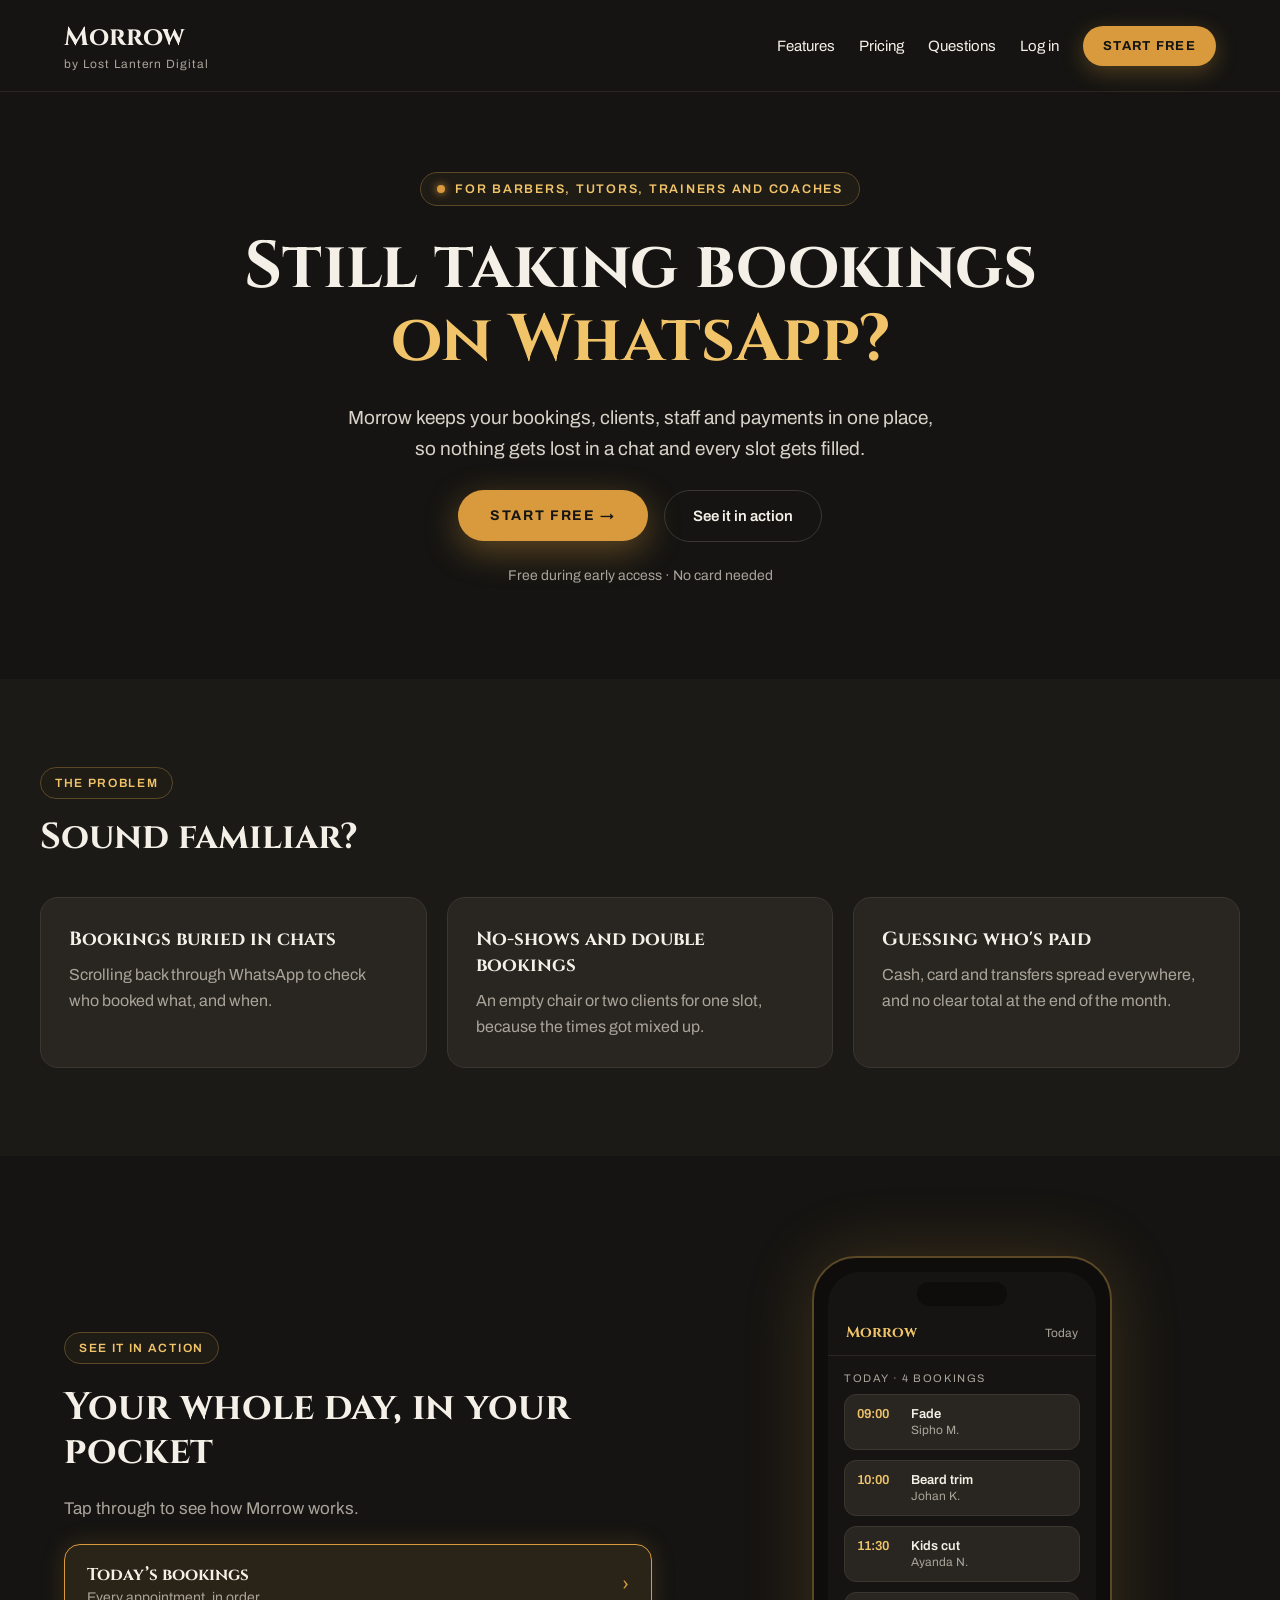
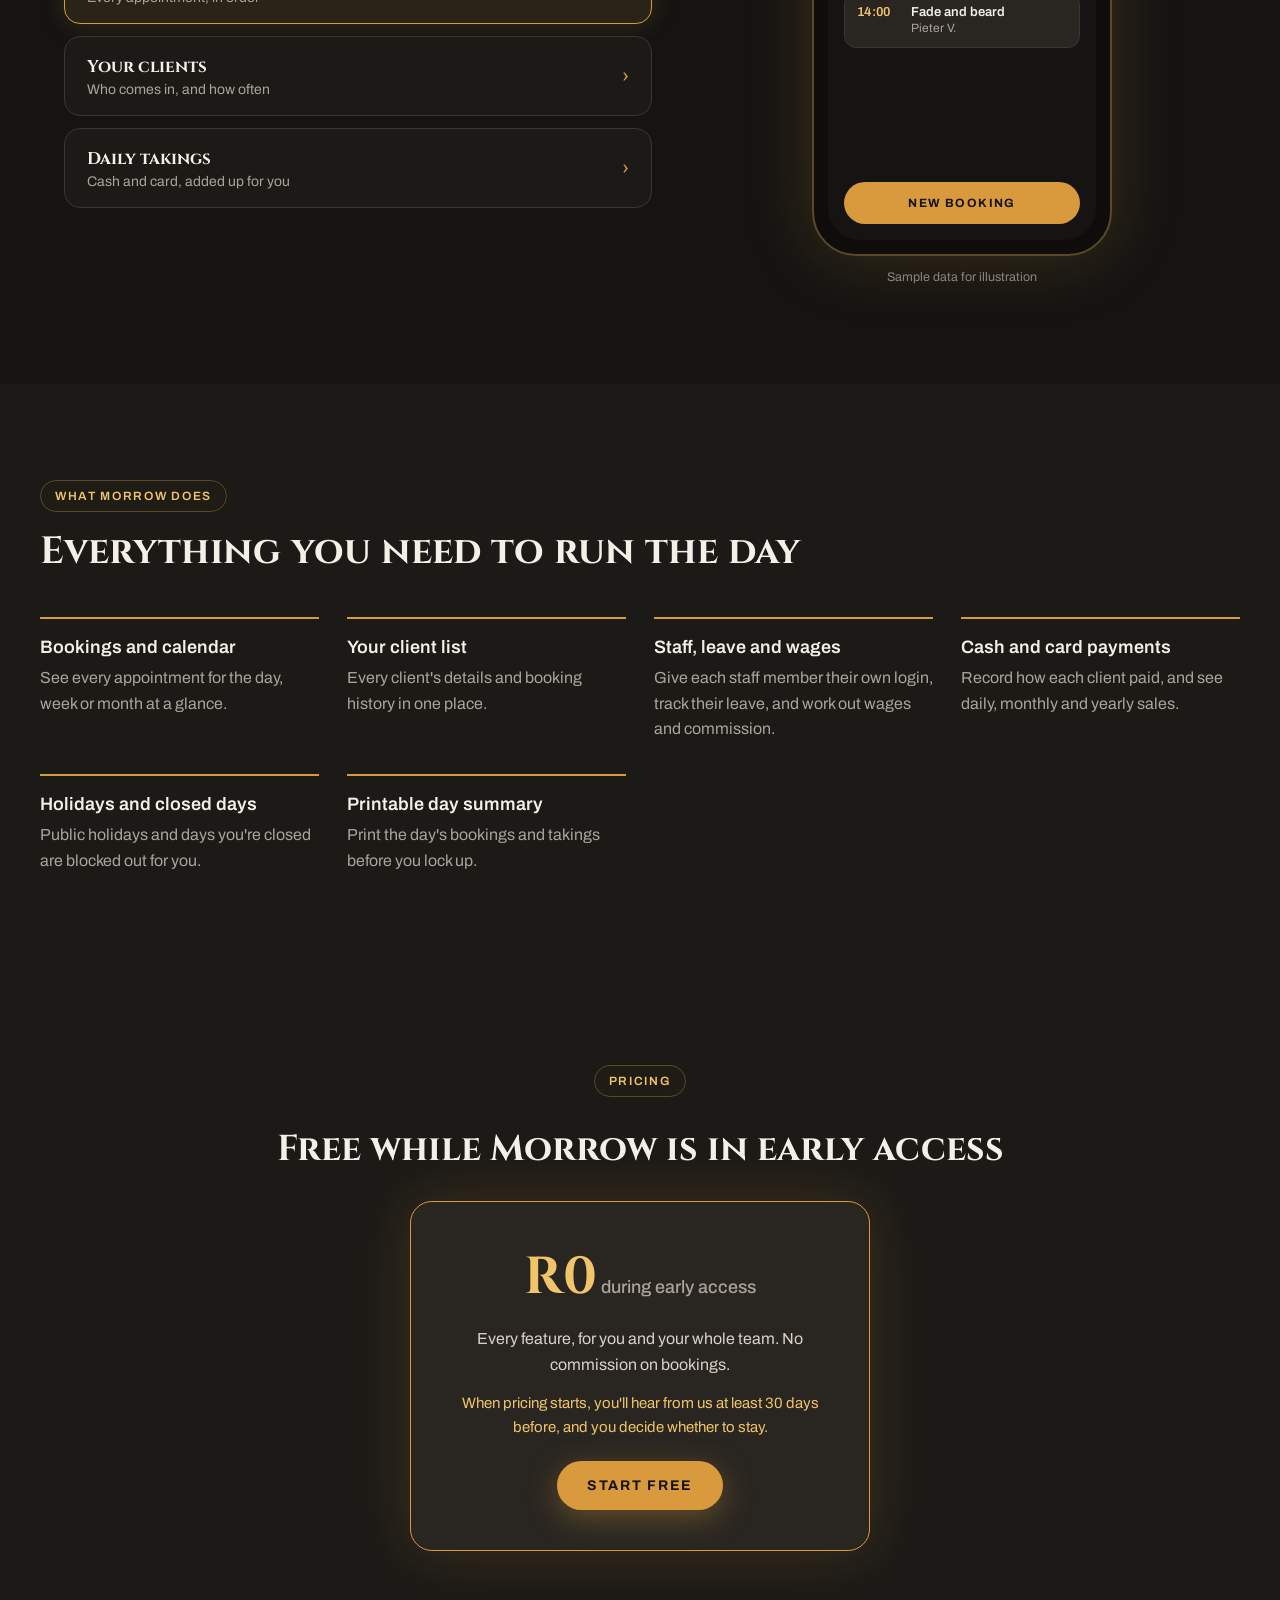
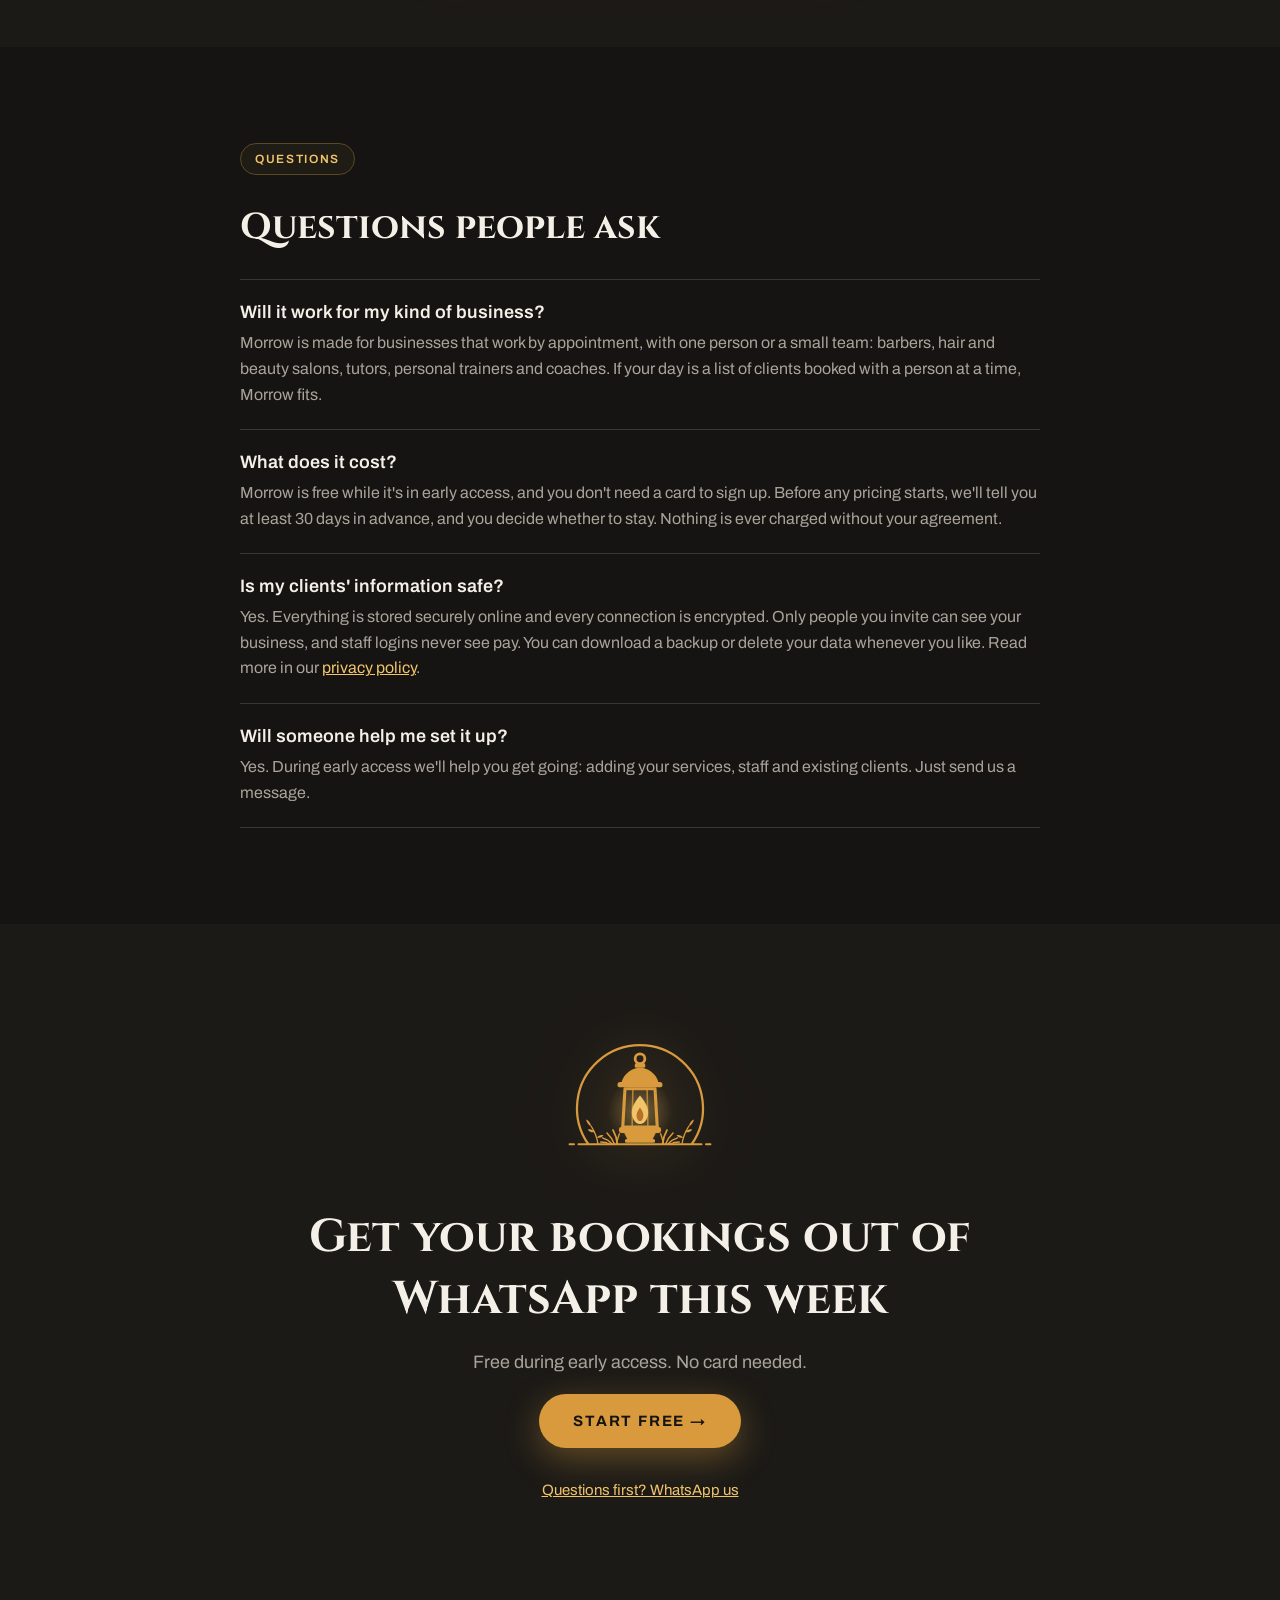
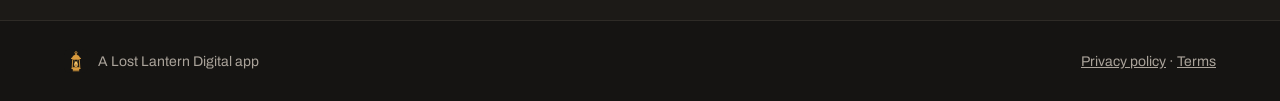
==== morrow/index.html @ db8dd99a "Lost Lantern website" ====
<!doctype html>
<html lang="en">
<head>
<meta charset="utf-8">
<meta name="viewport" content="width=device-width, initial-scale=1">
<title>Morrow · Bookings for barbers, tutors, trainers and coaches</title>
<meta name="description" content="Morrow keeps your bookings, clients, staff and payments in one place. Free during early access.">
<link rel="canonical" href="https://lostlantern.co.za/morrow/">
<meta property="og:type" content="website">
<meta property="og:title" content="Morrow · Bookings for barbers, tutors, trainers and coaches">
<meta property="og:description" content="Morrow keeps your bookings, clients, staff and payments in one place. Free during early access.">
<meta property="og:url" content="https://lostlantern.co.za/morrow/">
<meta property="og:image" content="https://lostlantern.co.za/brand/lost-lantern-logo-on-dark.png">
<meta name="theme-color" content="#151412">
<link rel="icon" href="/favicon.svg" type="image/svg+xml">
<link rel="preconnect" href="https://fonts.googleapis.com">
<link rel="preconnect" href="https://fonts.gstatic.com" crossorigin>
<link href="https://fonts.googleapis.com/css2?family=Archivo:wght@400;500;600;700&amp;family=Cinzel:wght@600;700&amp;display=swap" rel="stylesheet">
<link rel="stylesheet" href="/styles.css">
</head>
<body>
<div style="background: #151412; color: #F4F0E8; font-family: 'Archivo', sans-serif; min-height: 100vh">

<header style="border-bottom: 1px solid #2A2722">
<div style="max-width: 1200px; margin: 0 auto; padding: 20px 24px; display: flex; flex-wrap: wrap; gap: 16px; justify-content: space-between; align-items: center">
<div style="display: flex; flex-direction: column; gap: 2px">
<a href="/morrow/" style="font-family: 'Cinzel', serif; font-size: 26px; font-weight: 700; color: #F4F0E8; text-decoration: none">Morrow</a>
<a href="/" style="font-size: 12px; color: #AAA39A; text-decoration: none; letter-spacing: 0.08em">by Lost Lantern Digital</a>
</div>
<nav style="display: flex; flex-wrap: wrap; gap: 24px; align-items: center; font-size: 15px" aria-label="Main">
<a href="#features" style="color: #F4F0E8; text-decoration: none; padding: 12px 0">Features</a>
<a href="#pricing" style="color: #F4F0E8; text-decoration: none; padding: 12px 0">Pricing</a>
<a href="#questions" style="color: #F4F0E8; text-decoration: none; padding: 12px 0">Questions</a>
<a href="https://app.lostlantern.co.za" style="color: #F4F0E8; text-decoration: none; padding: 12px 0">Log in</a>
<a href="https://app.lostlantern.co.za/?signup" style="background: #D89A3D; color: #151412; text-decoration: none; font-weight: 700; font-size: 13px; letter-spacing: 0.1em; padding: 13px 20px; border-radius: 999px; box-shadow: 0 6px 22px rgba(216,154,61,0.3)">START FREE</a>
</nav>
</div>
</header>

<section style="max-width: 1200px; margin: 0 auto; padding: 80px 24px 96px; display: flex; flex-direction: column; align-items: center; text-align: center; gap: 26px">
<span style="display: inline-flex; align-items: center; gap: 10px; border: 1px solid #5A4826; background: #1F1B15; color: #F1C46A; font-size: 12.5px; font-weight: 600; letter-spacing: 0.14em; padding: 9px 16px; border-radius: 999px"><span style="width: 8px; height: 8px; border-radius: 4px; background: #D89A3D; box-shadow: 0 0 8px #D89A3D"></span>FOR BARBERS, TUTORS, TRAINERS AND COACHES</span>
<h1 style="margin: 0; font-family: 'Cinzel', serif; font-size: clamp(36px, 5.6vw, 66px); line-height: 1.1; font-weight: 700; max-width: 900px">Still taking bookings <span style="color: #F1C46A">on WhatsApp?</span></h1>
<p style="margin: 0; font-size: 19px; line-height: 1.6; color: #D8D2C8; max-width: 600px">Morrow keeps your bookings, clients, staff and payments in one place, so nothing gets lost in a chat and every slot gets filled.</p>
<div style="display: flex; flex-wrap: wrap; gap: 16px; align-items: center; justify-content: center">
<a href="https://app.lostlantern.co.za/?signup" style="background: #D89A3D; color: #151412; text-decoration: none; font-weight: 700; font-size: 14px; letter-spacing: 0.12em; padding: 18px 32px; border-radius: 999px; box-shadow: 0 10px 34px rgba(216,154,61,0.38)">START FREE →</a>
<a href="#in-action" style="border: 1px solid #3A3630; color: #F4F0E8; text-decoration: none; font-weight: 600; font-size: 15px; padding: 17px 28px; border-radius: 999px">See it in action</a>
</div>
<span style="font-size: 14px; color: #AAA39A">Free during early access · No card needed</span>
</section>

<section style="background: #1C1A17; padding: 88px 24px">
<div style="max-width: 1200px; margin: 0 auto; display: flex; flex-direction: column; gap: 36px">
<div style="display: flex; flex-direction: column; gap: 14px; align-items: flex-start">
<span style="display: inline-flex; border: 1px solid #5A4826; background: #1F1B15; color: #F1C46A; font-size: 12px; font-weight: 600; letter-spacing: 0.14em; padding: 8px 14px; border-radius: 999px">THE PROBLEM</span>
<h2 style="margin: 0; font-family: 'Cinzel', serif; font-size: 36px; font-weight: 700">Sound familiar?</h2>
</div>
<div style="display: grid; grid-template-columns: repeat(auto-fit, minmax(260px, 1fr)); gap: 20px">
<div style="background: #292621; border: 1px solid #3A3630; border-radius: 18px; padding: 28px; display: flex; flex-direction: column; gap: 10px">
<div style="font-family: 'Cinzel', serif; font-size: 19px; font-weight: 700">Bookings buried in chats</div>
<p style="margin: 0; font-size: 16px; line-height: 1.6; color: #AAA39A">Scrolling back through WhatsApp to check who booked what, and when.</p>
</div>
<div style="background: #292621; border: 1px solid #3A3630; border-radius: 18px; padding: 28px; display: flex; flex-direction: column; gap: 10px">
<div style="font-family: 'Cinzel', serif; font-size: 19px; font-weight: 700">No-shows and double bookings</div>
<p style="margin: 0; font-size: 16px; line-height: 1.6; color: #AAA39A">An empty chair or two clients for one slot, because the times got mixed up.</p>
</div>
<div style="background: #292621; border: 1px solid #3A3630; border-radius: 18px; padding: 28px; display: flex; flex-direction: column; gap: 10px">
<div style="font-family: 'Cinzel', serif; font-size: 19px; font-weight: 700">Guessing who's paid</div>
<p style="margin: 0; font-size: 16px; line-height: 1.6; color: #AAA39A">Cash, card and transfers spread everywhere, and no clear total at the end of the month.</p>
</div>
</div>
</div>
</section>

<section id="in-action" style="max-width: 1200px; margin: 0 auto; padding: 100px 24px; display: flex; flex-wrap: wrap; gap: 56px; align-items: center">
<div style="flex: 1 1 440px; display: flex; flex-direction: column; gap: 22px; align-items: flex-start">
<span style="display: inline-flex; border: 1px solid #5A4826; background: #1F1B15; color: #F1C46A; font-size: 12px; font-weight: 600; letter-spacing: 0.14em; padding: 8px 14px; border-radius: 999px">SEE IT IN ACTION</span>
<h2 style="margin: 0; font-family: 'Cinzel', serif; font-size: 38px; font-weight: 700; line-height: 1.15">Your whole day, in your pocket</h2>
<p style="margin: 0; font-size: 17px; line-height: 1.6; color: #AAA39A">Tap through to see how Morrow works.</p>
<div style="display: flex; flex-direction: column; gap: 12px; width: 100%">
<button type="button" class="demo-tab" data-tab="calendar" aria-pressed="true">
<span style="display: flex; flex-direction: column; gap: 4px; text-align: left">
<span style="font-family: 'Cinzel', serif; font-size: 17px; font-weight: 700; color: #F4F0E8">Today’s bookings</span>
<span style="font-size: 14px; color: #AAA39A">Every appointment, in order</span>
</span>
<span style="font-size: 20px; color: #D89A3D" aria-hidden="true">›</span>
</button>
<button type="button" class="demo-tab" data-tab="clients" aria-pressed="false">
<span style="display: flex; flex-direction: column; gap: 4px; text-align: left">
<span style="font-family: 'Cinzel', serif; font-size: 17px; font-weight: 700; color: #F4F0E8">Your clients</span>
<span style="font-size: 14px; color: #AAA39A">Who comes in, and how often</span>
</span>
<span style="font-size: 20px; color: #D89A3D" aria-hidden="true">›</span>
</button>
<button type="button" class="demo-tab" data-tab="sales" aria-pressed="false">
<span style="display: flex; flex-direction: column; gap: 4px; text-align: left">
<span style="font-family: 'Cinzel', serif; font-size: 17px; font-weight: 700; color: #F4F0E8">Daily takings</span>
<span style="font-size: 14px; color: #AAA39A">Cash and card, added up for you</span>
</span>
<span style="font-size: 20px; color: #D89A3D" aria-hidden="true">›</span>
</button>
</div>
</div>
<div style="flex: 1 1 360px; display: flex; flex-direction: column; align-items: center; gap: 14px">
<div style="width: 300px; height: 600px; border-radius: 44px; border: 2px solid #5A4826; background: #0E0D0B; padding: 14px; box-sizing: border-box; box-shadow: 0 0 70px rgba(216,154,61,0.2)">
<div style="width: 100%; height: 100%; border-radius: 32px; background: #151412; overflow: hidden; display: flex; flex-direction: column">
<div style="display: flex; justify-content: center; padding-top: 10px"><span style="width: 90px; height: 24px; border-radius: 12px; background: #0E0D0B"></span></div>
<div style="padding: 16px 18px 12px; display: flex; justify-content: space-between; align-items: center; border-bottom: 1px solid #2A2722">
<span style="font-family: 'Cinzel', serif; font-size: 15px; font-weight: 700; color: #F1C46A">Morrow</span>
<span style="font-size: 12px; color: #AAA39A" id="demo-title">Today</span>
</div>
<div style="flex-grow: 1; padding: 16px 16px 0; display: flex; flex-direction: column; gap: 10px; overflow: hidden">
<div class="demo-screen" data-screen="calendar" style="display: flex; flex-direction: column; gap: 10px">
<div style="font-size: 11px; letter-spacing: 0.14em; color: #AAA39A">TODAY · 4 BOOKINGS</div>
<div style="display: flex; gap: 10px; background: #292621; border: 1px solid #3A3630; border-radius: 12px; padding: 12px"><span style="font-size: 13px; font-weight: 600; color: #F1C46A; width: 44px">09:00</span><span style="display: flex; flex-direction: column; gap: 2px"><span style="font-size: 13px; font-weight: 600">Fade</span><span style="font-size: 12px; color: #AAA39A">Sipho M.</span></span></div>
<div style="display: flex; gap: 10px; background: #292621; border: 1px solid #3A3630; border-radius: 12px; padding: 12px"><span style="font-size: 13px; font-weight: 600; color: #F1C46A; width: 44px">10:00</span><span style="display: flex; flex-direction: column; gap: 2px"><span style="font-size: 13px; font-weight: 600">Beard trim</span><span style="font-size: 12px; color: #AAA39A">Johan K.</span></span></div>
<div style="display: flex; gap: 10px; background: #292621; border: 1px solid #3A3630; border-radius: 12px; padding: 12px"><span style="font-size: 13px; font-weight: 600; color: #F1C46A; width: 44px">11:30</span><span style="display: flex; flex-direction: column; gap: 2px"><span style="font-size: 13px; font-weight: 600">Kids cut</span><span style="font-size: 12px; color: #AAA39A">Ayanda N.</span></span></div>
<div style="display: flex; gap: 10px; background: #292621; border: 1px solid #3A3630; border-radius: 12px; padding: 12px"><span style="font-size: 13px; font-weight: 600; color: #F1C46A; width: 44px">14:00</span><span style="display: flex; flex-direction: column; gap: 2px"><span style="font-size: 13px; font-weight: 600">Fade and beard</span><span style="font-size: 12px; color: #AAA39A">Pieter V.</span></span></div>
</div>
<div class="demo-screen" data-screen="clients" style="display: none; flex-direction: column; gap: 10px">
<div style="font-size: 11px; letter-spacing: 0.14em; color: #AAA39A">YOUR CLIENTS</div>
<div style="display: flex; gap: 10px; align-items: center; border-bottom: 1px solid #2A2722; padding: 8px 0"><span style="width: 32px; height: 32px; border-radius: 16px; background: #2E2718; color: #F1C46A; font-size: 12px; font-weight: 700; display: flex; align-items: center; justify-content: center">SM</span><span style="display: flex; flex-direction: column; gap: 2px"><span style="font-size: 13px; font-weight: 600">Sipho M.</span><span style="font-size: 12px; color: #AAA39A">Last visit 2 weeks ago</span></span></div>
<div style="display: flex; gap: 10px; align-items: center; border-bottom: 1px solid #2A2722; padding: 8px 0"><span style="width: 32px; height: 32px; border-radius: 16px; background: #2E2718; color: #F1C46A; font-size: 12px; font-weight: 700; display: flex; align-items: center; justify-content: center">JK</span><span style="display: flex; flex-direction: column; gap: 2px"><span style="font-size: 13px; font-weight: 600">Johan K.</span><span style="font-size: 12px; color: #AAA39A">Last visit 3 weeks ago</span></span></div>
<div style="display: flex; gap: 10px; align-items: center; border-bottom: 1px solid #2A2722; padding: 8px 0"><span style="width: 32px; height: 32px; border-radius: 16px; background: #2E2718; color: #F1C46A; font-size: 12px; font-weight: 700; display: flex; align-items: center; justify-content: center">AN</span><span style="display: flex; flex-direction: column; gap: 2px"><span style="font-size: 13px; font-weight: 600">Ayanda N.</span><span style="font-size: 12px; color: #AAA39A">Last visit 1 month ago</span></span></div>
<div style="display: flex; gap: 10px; align-items: center; border-bottom: 1px solid #2A2722; padding: 8px 0"><span style="width: 32px; height: 32px; border-radius: 16px; background: #2E2718; color: #F1C46A; font-size: 12px; font-weight: 700; display: flex; align-items: center; justify-content: center">PV</span><span style="display: flex; flex-direction: column; gap: 2px"><span style="font-size: 13px; font-weight: 600">Pieter V.</span><span style="font-size: 12px; color: #AAA39A">Last visit 5 days ago</span></span></div>
</div>
<div class="demo-screen" data-screen="sales" style="display: none; flex-direction: column; gap: 10px">
<div style="font-size: 11px; letter-spacing: 0.14em; color: #AAA39A">TODAY'S TAKINGS</div>
<div style="background: #2A2318; border: 1px solid #5A4826; border-radius: 14px; padding: 16px; display: flex; flex-direction: column; gap: 4px"><span style="font-size: 12px; color: #AAA39A">Total</span><span style="font-family: 'Cinzel', serif; font-size: 28px; font-weight: 700">R1,450</span></div>
<div style="display: flex; gap: 10px"><div style="flex: 1; background: #292621; border: 1px solid #3A3630; border-radius: 12px; padding: 12px; display: flex; flex-direction: column; gap: 2px"><span style="font-size: 12px; color: #AAA39A">Cash</span><span style="font-size: 16px; font-weight: 600">R600</span></div><div style="flex: 1; background: #292621; border: 1px solid #3A3630; border-radius: 12px; padding: 12px; display: flex; flex-direction: column; gap: 2px"><span style="font-size: 12px; color: #AAA39A">Card</span><span style="font-size: 16px; font-weight: 600">R850</span></div></div>
<div style="font-size: 12px; color: #AAA39A">4 bookings · 1 staff member working</div>
</div>
</div>
<div style="padding: 16px">
<span style="display: block; text-align: center; background: #D89A3D; color: #151412; font-weight: 700; font-size: 12px; letter-spacing: 0.12em; padding: 14px; border-radius: 999px" id="demo-button">NEW BOOKING</span>
</div>
</div>
</div>
<span style="font-size: 12.5px; color: #8C857B">Sample data for illustration</span>
</div>
</section>

<section id="features" style="background: #1C1A17; padding: 96px 24px">
<div style="max-width: 1200px; margin: 0 auto; display: flex; flex-direction: column; gap: 40px">
<div style="display: flex; flex-direction: column; gap: 14px; align-items: flex-start">
<span style="display: inline-flex; border: 1px solid #5A4826; background: #1F1B15; color: #F1C46A; font-size: 12px; font-weight: 600; letter-spacing: 0.14em; padding: 8px 14px; border-radius: 999px">WHAT MORROW DOES</span>
<h2 style="margin: 0; font-family: 'Cinzel', serif; font-size: 38px; font-weight: 700">Everything you need to run the day</h2>
</div>
<div style="display: grid; grid-template-columns: repeat(auto-fit, minmax(240px, 1fr)); gap: 32px 28px">
<div style="display: flex; flex-direction: column; gap: 8px; border-top: 2px solid #D89A3D; padding-top: 18px"><div style="font-size: 18px; font-weight: 600">Bookings and calendar</div><p style="margin: 0; font-size: 16px; line-height: 1.6; color: #AAA39A">See every appointment for the day, week or month at a glance.</p></div>
<div style="display: flex; flex-direction: column; gap: 8px; border-top: 2px solid #D89A3D; padding-top: 18px"><div style="font-size: 18px; font-weight: 600">Your client list</div><p style="margin: 0; font-size: 16px; line-height: 1.6; color: #AAA39A">Every client's details and booking history in one place.</p></div>
<div style="display: flex; flex-direction: column; gap: 8px; border-top: 2px solid #D89A3D; padding-top: 18px"><div style="font-size: 18px; font-weight: 600">Staff, leave and wages</div><p style="margin: 0; font-size: 16px; line-height: 1.6; color: #AAA39A">Give each staff member their own login, track their leave, and work out wages and commission.</p></div>
<div style="display: flex; flex-direction: column; gap: 8px; border-top: 2px solid #D89A3D; padding-top: 18px"><div style="font-size: 18px; font-weight: 600">Cash and card payments</div><p style="margin: 0; font-size: 16px; line-height: 1.6; color: #AAA39A">Record how each client paid, and see daily, monthly and yearly sales.</p></div>
<div style="display: flex; flex-direction: column; gap: 8px; border-top: 2px solid #D89A3D; padding-top: 18px"><div style="font-size: 18px; font-weight: 600">Holidays and closed days</div><p style="margin: 0; font-size: 16px; line-height: 1.6; color: #AAA39A">Public holidays and days you're closed are blocked out for you.</p></div>
<div style="display: flex; flex-direction: column; gap: 8px; border-top: 2px solid #D89A3D; padding-top: 18px"><div style="font-size: 18px; font-weight: 600">Printable day summary</div><p style="margin: 0; font-size: 16px; line-height: 1.6; color: #AAA39A">Print the day's bookings and takings before you lock up.</p></div>
</div>
</div>
</section>

<!-- Quotes from founding businesses go here once there are real ones -->

<section id="pricing" style="background: #1C1A17; padding: 96px 24px">
<div style="max-width: 1200px; margin: 0 auto; display: flex; flex-direction: column; align-items: center; gap: 28px; text-align: center">
<span style="display: inline-flex; border: 1px solid #5A4826; background: #1F1B15; color: #F1C46A; font-size: 12px; font-weight: 600; letter-spacing: 0.14em; padding: 8px 14px; border-radius: 999px">PRICING</span>
<h2 style="margin: 0; font-family: 'Cinzel', serif; font-size: 36px; font-weight: 700">Free while Morrow is in early access</h2>
<div style="width: 100%; max-width: 460px; background: #292621; border: 1px solid #D89A3D; border-radius: 22px; padding: 40px 32px; box-sizing: border-box; display: flex; flex-direction: column; gap: 14px; align-items: center; box-shadow: 0 0 60px rgba(216,154,61,0.18)">
<div style="font-family: 'Cinzel', serif; font-size: 52px; font-weight: 700; color: #F1C46A">R0<span style="font-family: 'Archivo', sans-serif; font-size: 18px; font-weight: 500; color: #AAA39A"> during early access</span></div>
<div style="font-size: 16px; color: #D8D2C8; line-height: 1.6">Every feature, for you and your whole team. No commission on bookings.</div>
<div style="font-size: 15px; color: #F1C46A; line-height: 1.6">When pricing starts, you'll hear from us at least 30 days before, and you decide whether to stay.</div>
<a href="https://app.lostlantern.co.za/?signup" style="margin-top: 8px; background: #D89A3D; color: #151412; text-decoration: none; font-weight: 700; font-size: 14px; letter-spacing: 0.12em; padding: 17px 30px; border-radius: 999px; box-shadow: 0 8px 30px rgba(216,154,61,0.35)">START FREE</a>
</div>
</div>
</section>

<section id="questions" style="padding: 96px 24px">
<div style="max-width: 800px; margin: 0 auto; display: flex; flex-direction: column; gap: 28px">
<span style="display: inline-flex; align-self: flex-start; border: 1px solid #5A4826; background: #1F1B15; color: #F1C46A; font-size: 12px; font-weight: 600; letter-spacing: 0.14em; padding: 8px 14px; border-radius: 999px">QUESTIONS</span>
<h2 style="margin: 0; font-family: 'Cinzel', serif; font-size: 36px; font-weight: 700">Questions people ask</h2>
<div style="display: flex; flex-direction: column; border-top: 1px solid #3A3630">
<div style="padding: 22px 0; border-bottom: 1px solid #3A3630; display: flex; flex-direction: column; gap: 8px"><div style="font-size: 18px; font-weight: 600">Will it work for my kind of business?</div><p style="margin: 0; font-size: 16px; line-height: 1.6; color: #AAA39A">Morrow is made for businesses that work by appointment, with one person or a small team: barbers, hair and beauty salons, tutors, personal trainers and coaches. If your day is a list of clients booked with a person at a time, Morrow fits.</p></div>
<div style="padding: 22px 0; border-bottom: 1px solid #3A3630; display: flex; flex-direction: column; gap: 8px"><div style="font-size: 18px; font-weight: 600">What does it cost?</div><p style="margin: 0; font-size: 16px; line-height: 1.6; color: #AAA39A">Morrow is free while it's in early access, and you don't need a card to sign up. Before any pricing starts, we'll tell you at least 30 days in advance, and you decide whether to stay. Nothing is ever charged without your agreement.</p></div>
<div style="padding: 22px 0; border-bottom: 1px solid #3A3630; display: flex; flex-direction: column; gap: 8px"><div style="font-size: 18px; font-weight: 600">Is my clients' information safe?</div><p style="margin: 0; font-size: 16px; line-height: 1.6; color: #AAA39A">Yes. Everything is stored securely online and every connection is encrypted. Only people you invite can see your business, and staff logins never see pay. You can download a backup or delete your data whenever you like. Read more in our <a href="https://app.lostlantern.co.za/privacy/">privacy policy</a>.</p></div>
<div style="padding: 22px 0; border-bottom: 1px solid #3A3630; display: flex; flex-direction: column; gap: 8px"><div style="font-size: 18px; font-weight: 600">Will someone help me set it up?</div><p style="margin: 0; font-size: 16px; line-height: 1.6; color: #AAA39A">Yes. During early access we'll help you get going: adding your services, staff and existing clients. Just send us a message.</p></div>
</div>
</div>
</section>

<section id="start" style="background: #1C1A17; padding: 110px 24px">
<div style="max-width: 1200px; margin: 0 auto; display: flex; flex-direction: column; align-items: center; gap: 22px; text-align: center">
<img src="/brand/lost-lantern-mark.svg" alt="" width="150" height="150" style="width: 150px; height: auto; filter: drop-shadow(0 0 30px rgba(216,154,61,0.30))">
<h2 style="margin: 0; font-family: 'Cinzel', serif; font-size: clamp(30px, 4.4vw, 46px); font-weight: 700; max-width: 760px">Get your bookings out of WhatsApp this week</h2>
<p style="margin: 0; font-size: 18px; color: #AAA39A">Free during early access. No card needed.</p>
<a href="https://app.lostlantern.co.za/?signup" style="background: #D89A3D; color: #151412; text-decoration: none; font-weight: 700; font-size: 15px; letter-spacing: 0.12em; padding: 19px 34px; border-radius: 999px; box-shadow: 0 10px 34px rgba(216,154,61,0.38)">START FREE →</a>
<a href="https://wa.me/27609708339" target="_blank" rel="noopener" style="font-size: 15px; padding: 12px">Questions first? WhatsApp us</a>
</div>
</section>

<footer style="border-top: 1px solid #2E2B26">
<div style="max-width: 1200px; margin: 0 auto; padding: 28px 24px; display: flex; flex-wrap: wrap; gap: 16px; justify-content: space-between; align-items: center; font-size: 14px; color: #AAA39A">
<a href="/" style="display: flex; align-items: center; gap: 10px; color: #AAA39A; text-decoration: none">
<img src="/brand/lost-lantern-icon.svg" alt="" width="24" height="24" style="border-radius: 6px">
A Lost Lantern Digital app
</a>
<span><a href="https://app.lostlantern.co.za/privacy/" style="color: #AAA39A">Privacy policy</a> · <a href="https://app.lostlantern.co.za/terms/" style="color: #AAA39A">Terms</a></span>
</div>
</footer>
</div>
<script src="/morrow.js" defer></script>
</body>
</html>
---- styles.css ----
/* Lost Lantern Digital website: page basics. Most styling is written on each element. */
*, *::before, *::after { box-sizing: border-box; }
html { scroll-behavior: smooth; }
body { margin: 0; background: #151412; -webkit-font-smoothing: antialiased; }
img, svg { max-width: 100%; }
a { color: #F1C46A; }
a:hover { color: #D89A3D; }
a:focus-visible, button:focus-visible { outline: 2px solid #F1C46A; outline-offset: 3px; }
section[id] { scroll-margin-top: 16px; }

/* "See it in action" buttons on the Morrow page */
.demo-tab {
  display: flex; justify-content: space-between; align-items: center; gap: 16px;
  width: 100%; min-height: 44px; padding: 18px 22px; border-radius: 16px;
  cursor: pointer; font-family: inherit; color: inherit;
  background: #1C1A17; border: 1px solid #3A3630;
}
.demo-tab[aria-pressed="true"] {
  background: #2A2318; border-color: #D89A3D; box-shadow: 0 0 24px rgba(216,154,61,0.18);
}

@media (max-width: 600px) {
  header nav { gap: 16px !important; }
  /* On phones the header keeps only its buttons; the page sections are a scroll away */
  header nav a[href^="#"]:not(:last-child) { display: none; }
  section { padding-left: 20px !important; padding-right: 20px !important; }
}

/* Header logo: a little smaller on phones so the menu button still fits */
@media (max-width: 600px) {
  .site-logo { height: 54px !important; }
}
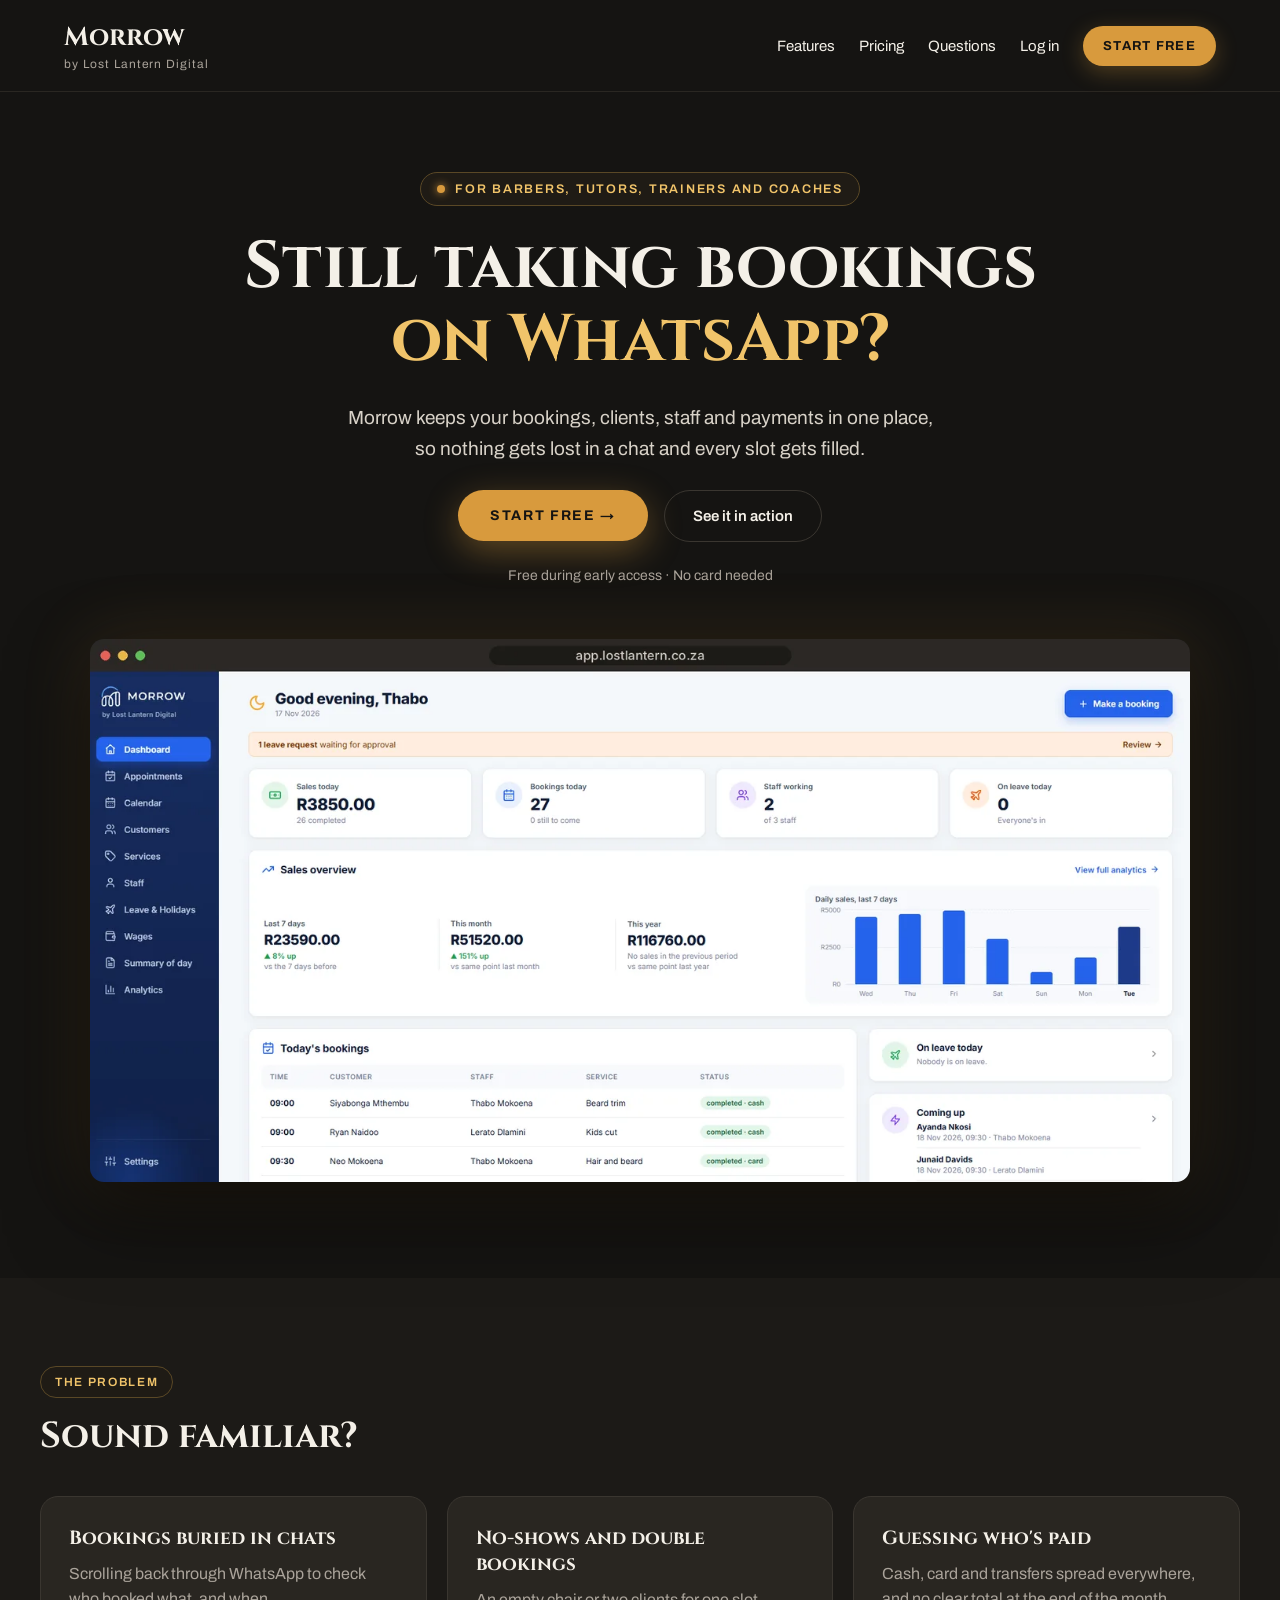
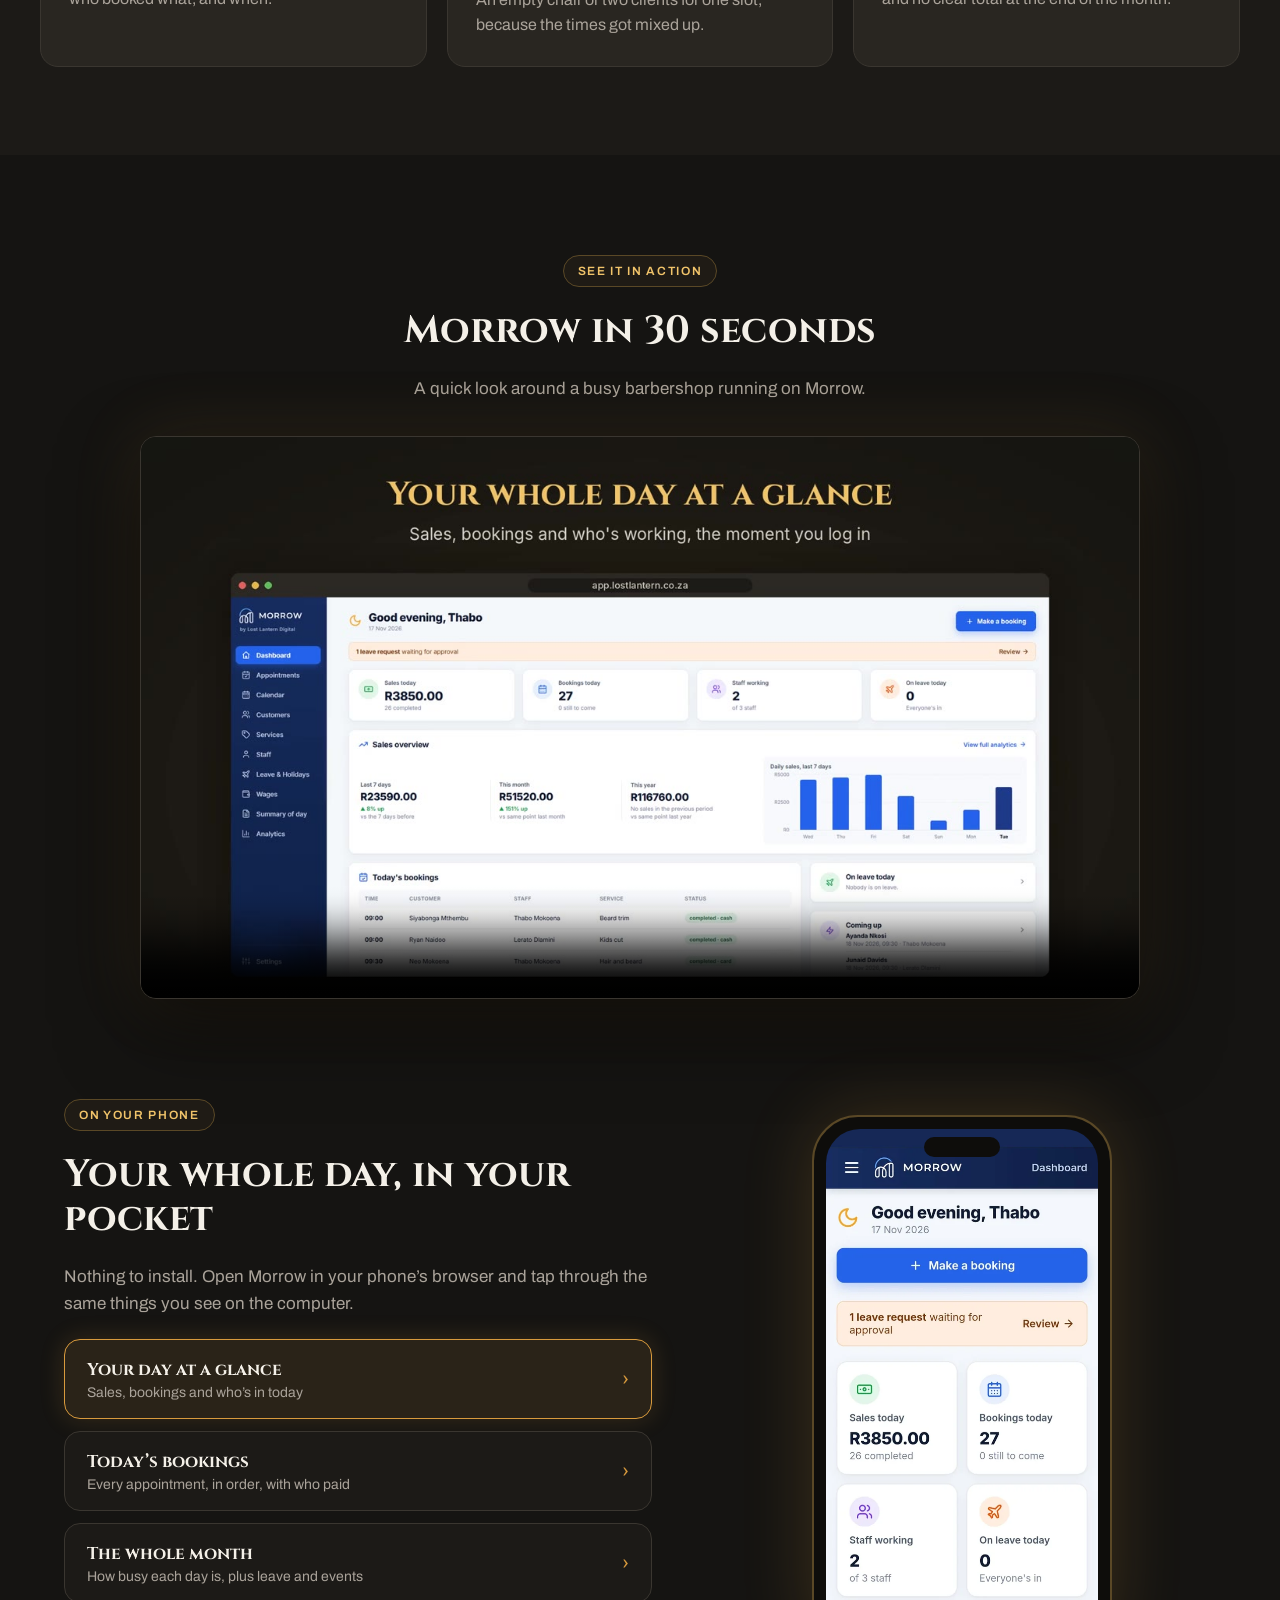
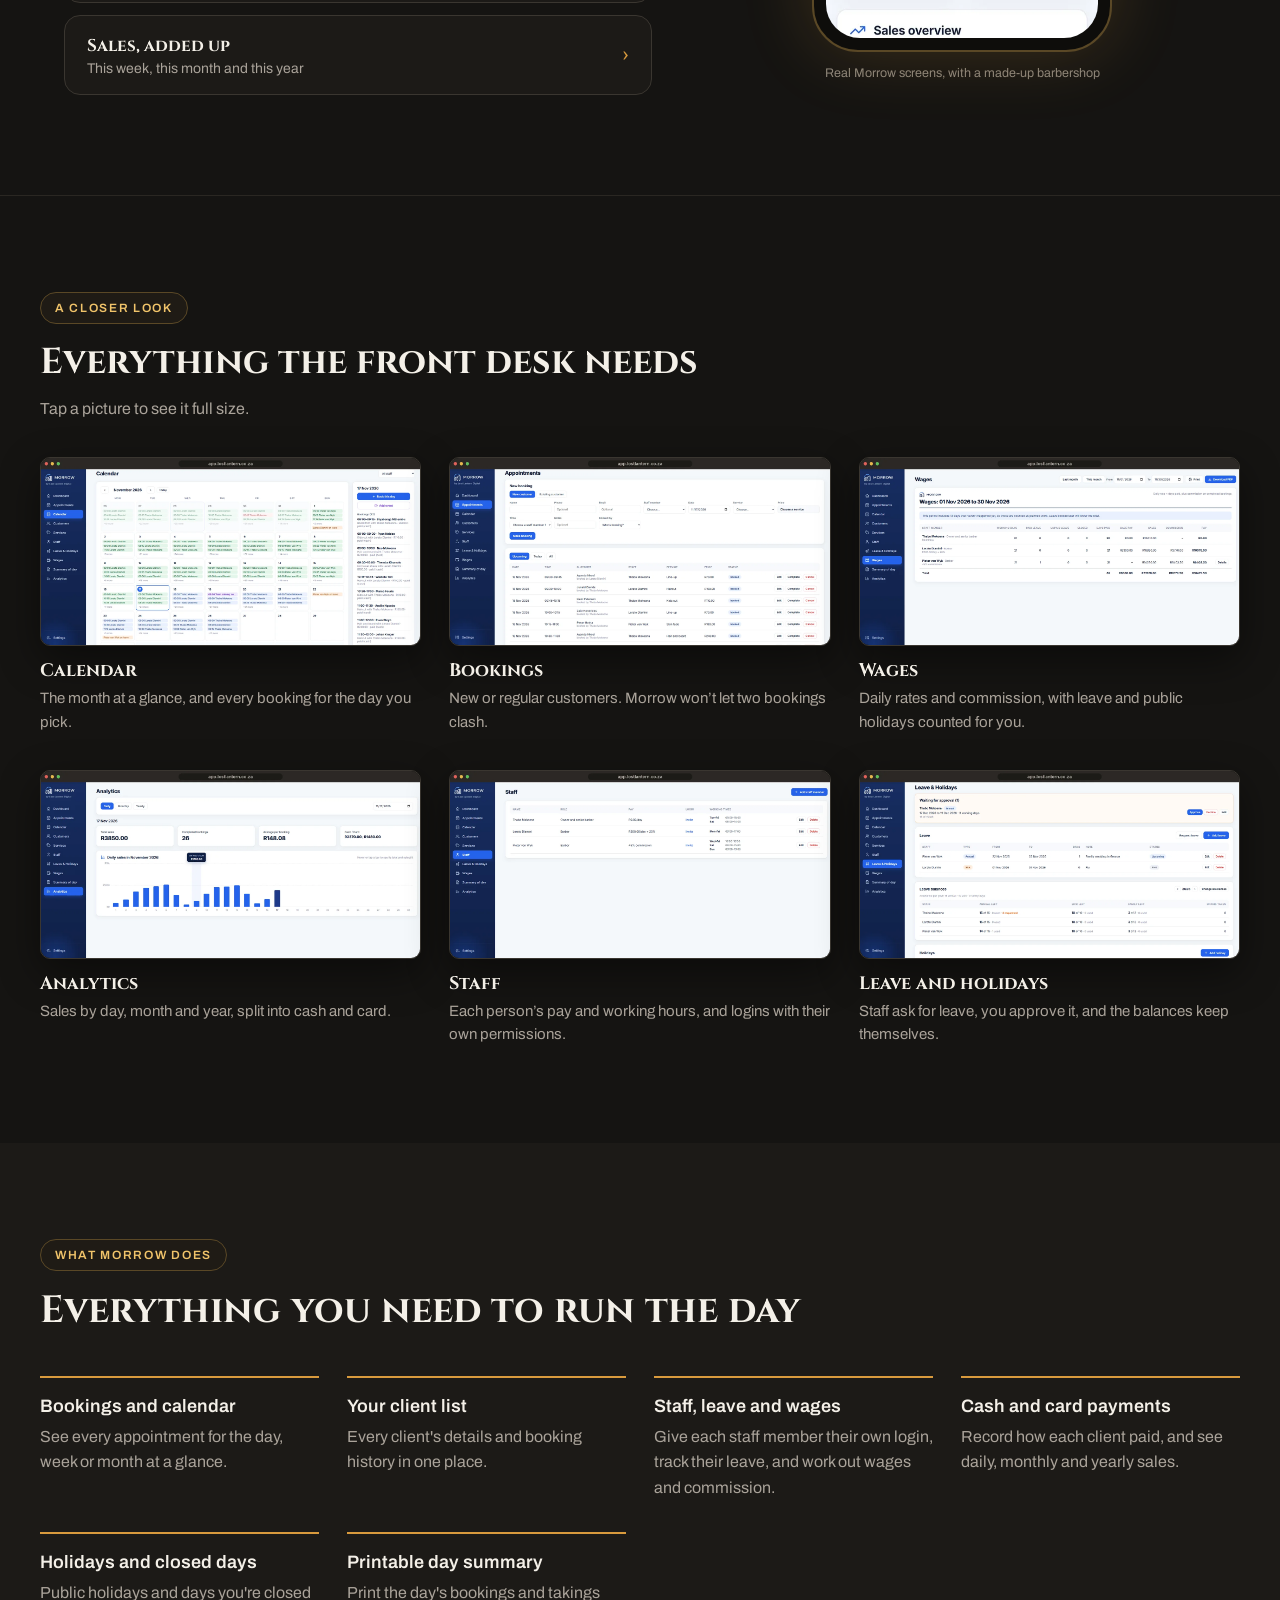
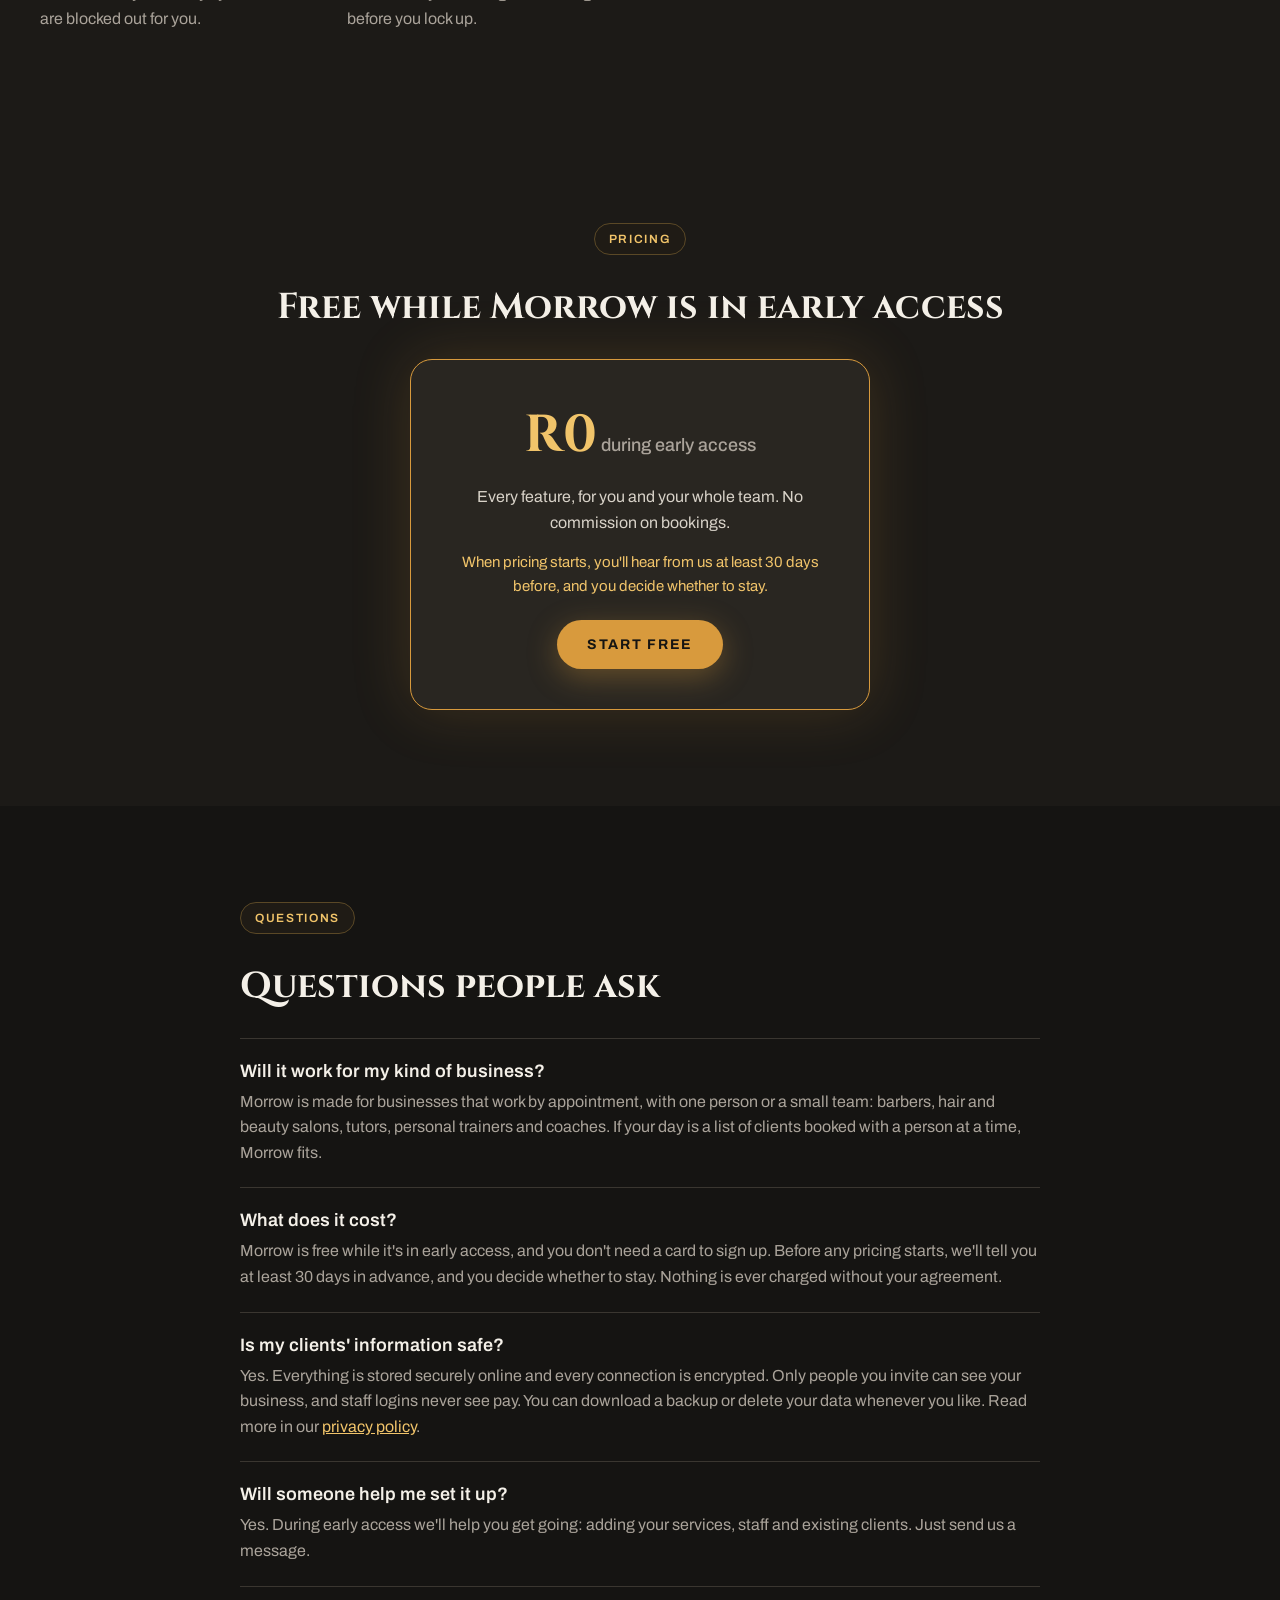
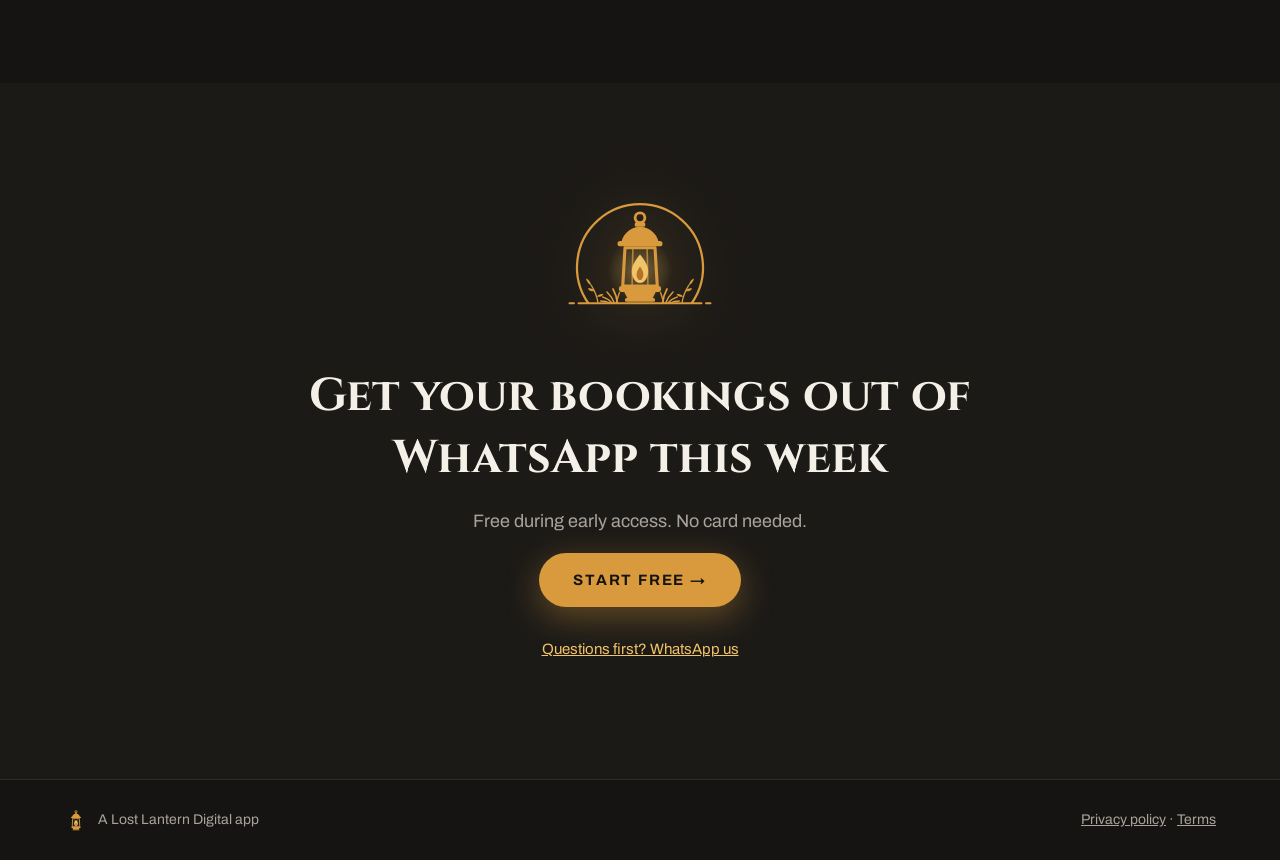
==== commit e07ff314: "Add real Morrow screenshots and demo video" ====
--- a/morrow/index.html
+++ b/morrow/index.html
@@ -10,7 +10,7 @@
 <meta property="og:title" content="Morrow · Bookings for barbers, tutors, trainers and coaches">
 <meta property="og:description" content="Morrow keeps your bookings, clients, staff and payments in one place. Free during early access.">
 <meta property="og:url" content="https://lostlantern.co.za/morrow/">
-<meta property="og:image" content="https://lostlantern.co.za/brand/lost-lantern-logo-on-dark.png">
+<meta property="og:image" content="https://lostlantern.co.za/morrow/media/morrow-demo-poster.jpg">
 <meta name="theme-color" content="#151412">
 <link rel="icon" href="/favicon.svg" type="image/svg+xml">
 <link rel="preconnect" href="https://fonts.googleapis.com">
@@ -46,6 +46,7 @@
 <a href="#in-action" style="border: 1px solid #3A3630; color: #F4F0E8; text-decoration: none; font-weight: 600; font-size: 15px; padding: 17px 28px; border-radius: 999px">See it in action</a>
 </div>
 <span style="font-size: 14px; color: #AAA39A">Free during early access · No card needed</span>
+<img src="/morrow/media/dashboard.webp" width="1400" height="691" alt="The Morrow dashboard: today's sales, bookings, staff working, a sales chart and today's bookings" style="display: block; width: 100%; max-width: 1100px; height: auto; margin-top: 30px; border-radius: 14px; box-shadow: 0 30px 80px rgba(0,0,0,0.55), 0 0 70px rgba(216,154,61,0.16)">
 </section>
 
 <section style="background: #1C1A17; padding: 88px 24px">
@@ -71,71 +72,99 @@
 </div>
 </section>
 
-<section id="in-action" style="max-width: 1200px; margin: 0 auto; padding: 100px 24px; display: flex; flex-wrap: wrap; gap: 56px; align-items: center">
+<section id="in-action" style="max-width: 1200px; margin: 0 auto; padding: 100px 24px 40px; display: flex; flex-direction: column; align-items: center; text-align: center; gap: 22px">
+<span style="display: inline-flex; border: 1px solid #5A4826; background: #1F1B15; color: #F1C46A; font-size: 12px; font-weight: 600; letter-spacing: 0.14em; padding: 8px 14px; border-radius: 999px">SEE IT IN ACTION</span>
+<h2 style="margin: 0; font-family: 'Cinzel', serif; font-size: 38px; font-weight: 700; line-height: 1.15">Morrow in 30 seconds</h2>
+<p style="margin: 0; font-size: 17px; line-height: 1.6; color: #AAA39A; max-width: 620px">A quick look around a busy barbershop running on Morrow.</p>
+<video controls muted playsinline preload="metadata" poster="/morrow/media/morrow-demo-poster.jpg" width="1280" height="720" style="display: block; width: 100%; max-width: 1000px; height: auto; margin-top: 12px; border-radius: 16px; border: 1px solid #3A3630; background: #151412; box-shadow: 0 30px 80px rgba(0,0,0,0.55), 0 0 70px rgba(216,154,61,0.14)">
+<source src="/morrow/media/morrow-demo.mp4" type="video/mp4">
+<a href="/morrow/media/morrow-demo.mp4">Watch the video</a>
+</video>
+</section>
+
+<section id="on-your-phone" style="max-width: 1200px; margin: 0 auto; padding: 60px 24px 100px; display: flex; flex-wrap: wrap; gap: 56px; align-items: center">
 <div style="flex: 1 1 440px; display: flex; flex-direction: column; gap: 22px; align-items: flex-start">
-<span style="display: inline-flex; border: 1px solid #5A4826; background: #1F1B15; color: #F1C46A; font-size: 12px; font-weight: 600; letter-spacing: 0.14em; padding: 8px 14px; border-radius: 999px">SEE IT IN ACTION</span>
+<span style="display: inline-flex; border: 1px solid #5A4826; background: #1F1B15; color: #F1C46A; font-size: 12px; font-weight: 600; letter-spacing: 0.14em; padding: 8px 14px; border-radius: 999px">ON YOUR PHONE</span>
 <h2 style="margin: 0; font-family: 'Cinzel', serif; font-size: 38px; font-weight: 700; line-height: 1.15">Your whole day, in your pocket</h2>
-<p style="margin: 0; font-size: 17px; line-height: 1.6; color: #AAA39A">Tap through to see how Morrow works.</p>
+<p style="margin: 0; font-size: 17px; line-height: 1.6; color: #AAA39A">Nothing to install. Open Morrow in your phone’s browser and tap through the same things you see on the computer.</p>
 <div style="display: flex; flex-direction: column; gap: 12px; width: 100%">
-<button type="button" class="demo-tab" data-tab="calendar" aria-pressed="true">
+<button type="button" class="demo-tab" data-tab="dashboard" aria-pressed="true">
+<span style="display: flex; flex-direction: column; gap: 4px; text-align: left">
+<span style="font-family: 'Cinzel', serif; font-size: 17px; font-weight: 700; color: #F4F0E8">Your day at a glance</span>
+<span style="font-size: 14px; color: #AAA39A">Sales, bookings and who’s in today</span>
+</span>
+<span style="font-size: 20px; color: #D89A3D" aria-hidden="true">›</span>
+</button>
+<button type="button" class="demo-tab" data-tab="day" aria-pressed="false">
 <span style="display: flex; flex-direction: column; gap: 4px; text-align: left">
 <span style="font-family: 'Cinzel', serif; font-size: 17px; font-weight: 700; color: #F4F0E8">Today’s bookings</span>
-<span style="font-size: 14px; color: #AAA39A">Every appointment, in order</span>
-</span>
-<span style="font-size: 20px; color: #D89A3D" aria-hidden="true">›</span>
-</button>
-<button type="button" class="demo-tab" data-tab="clients" aria-pressed="false">
-<span style="display: flex; flex-direction: column; gap: 4px; text-align: left">
-<span style="font-family: 'Cinzel', serif; font-size: 17px; font-weight: 700; color: #F4F0E8">Your clients</span>
-<span style="font-size: 14px; color: #AAA39A">Who comes in, and how often</span>
+<span style="font-size: 14px; color: #AAA39A">Every appointment, in order, with who paid</span>
+</span>
+<span style="font-size: 20px; color: #D89A3D" aria-hidden="true">›</span>
+</button>
+<button type="button" class="demo-tab" data-tab="calendar" aria-pressed="false">
+<span style="display: flex; flex-direction: column; gap: 4px; text-align: left">
+<span style="font-family: 'Cinzel', serif; font-size: 17px; font-weight: 700; color: #F4F0E8">The whole month</span>
+<span style="font-size: 14px; color: #AAA39A">How busy each day is, plus leave and events</span>
 </span>
 <span style="font-size: 20px; color: #D89A3D" aria-hidden="true">›</span>
 </button>
 <button type="button" class="demo-tab" data-tab="sales" aria-pressed="false">
 <span style="display: flex; flex-direction: column; gap: 4px; text-align: left">
-<span style="font-family: 'Cinzel', serif; font-size: 17px; font-weight: 700; color: #F4F0E8">Daily takings</span>
-<span style="font-size: 14px; color: #AAA39A">Cash and card, added up for you</span>
+<span style="font-family: 'Cinzel', serif; font-size: 17px; font-weight: 700; color: #F4F0E8">Sales, added up</span>
+<span style="font-size: 14px; color: #AAA39A">This week, this month and this year</span>
 </span>
 <span style="font-size: 20px; color: #D89A3D" aria-hidden="true">›</span>
 </button>
 </div>
 </div>
 <div style="flex: 1 1 360px; display: flex; flex-direction: column; align-items: center; gap: 14px">
-<div style="width: 300px; height: 600px; border-radius: 44px; border: 2px solid #5A4826; background: #0E0D0B; padding: 14px; box-sizing: border-box; box-shadow: 0 0 70px rgba(216,154,61,0.2)">
-<div style="width: 100%; height: 100%; border-radius: 32px; background: #151412; overflow: hidden; display: flex; flex-direction: column">
-<div style="display: flex; justify-content: center; padding-top: 10px"><span style="width: 90px; height: 24px; border-radius: 12px; background: #0E0D0B"></span></div>
-<div style="padding: 16px 18px 12px; display: flex; justify-content: space-between; align-items: center; border-bottom: 1px solid #2A2722">
-<span style="font-family: 'Cinzel', serif; font-size: 15px; font-weight: 700; color: #F1C46A">Morrow</span>
-<span style="font-size: 12px; color: #AAA39A" id="demo-title">Today</span>
-</div>
-<div style="flex-grow: 1; padding: 16px 16px 0; display: flex; flex-direction: column; gap: 10px; overflow: hidden">
-<div class="demo-screen" data-screen="calendar" style="display: flex; flex-direction: column; gap: 10px">
-<div style="font-size: 11px; letter-spacing: 0.14em; color: #AAA39A">TODAY · 4 BOOKINGS</div>
-<div style="display: flex; gap: 10px; background: #292621; border: 1px solid #3A3630; border-radius: 12px; padding: 12px"><span style="font-size: 13px; font-weight: 600; color: #F1C46A; width: 44px">09:00</span><span style="display: flex; flex-direction: column; gap: 2px"><span style="font-size: 13px; font-weight: 600">Fade</span><span style="font-size: 12px; color: #AAA39A">Sipho M.</span></span></div>
-<div style="display: flex; gap: 10px; background: #292621; border: 1px solid #3A3630; border-radius: 12px; padding: 12px"><span style="font-size: 13px; font-weight: 600; color: #F1C46A; width: 44px">10:00</span><span style="display: flex; flex-direction: column; gap: 2px"><span style="font-size: 13px; font-weight: 600">Beard trim</span><span style="font-size: 12px; color: #AAA39A">Johan K.</span></span></div>
-<div style="display: flex; gap: 10px; background: #292621; border: 1px solid #3A3630; border-radius: 12px; padding: 12px"><span style="font-size: 13px; font-weight: 600; color: #F1C46A; width: 44px">11:30</span><span style="display: flex; flex-direction: column; gap: 2px"><span style="font-size: 13px; font-weight: 600">Kids cut</span><span style="font-size: 12px; color: #AAA39A">Ayanda N.</span></span></div>
-<div style="display: flex; gap: 10px; background: #292621; border: 1px solid #3A3630; border-radius: 12px; padding: 12px"><span style="font-size: 13px; font-weight: 600; color: #F1C46A; width: 44px">14:00</span><span style="display: flex; flex-direction: column; gap: 2px"><span style="font-size: 13px; font-weight: 600">Fade and beard</span><span style="font-size: 12px; color: #AAA39A">Pieter V.</span></span></div>
-</div>
-<div class="demo-screen" data-screen="clients" style="display: none; flex-direction: column; gap: 10px">
-<div style="font-size: 11px; letter-spacing: 0.14em; color: #AAA39A">YOUR CLIENTS</div>
-<div style="display: flex; gap: 10px; align-items: center; border-bottom: 1px solid #2A2722; padding: 8px 0"><span style="width: 32px; height: 32px; border-radius: 16px; background: #2E2718; color: #F1C46A; font-size: 12px; font-weight: 700; display: flex; align-items: center; justify-content: center">SM</span><span style="display: flex; flex-direction: column; gap: 2px"><span style="font-size: 13px; font-weight: 600">Sipho M.</span><span style="font-size: 12px; color: #AAA39A">Last visit 2 weeks ago</span></span></div>
-<div style="display: flex; gap: 10px; align-items: center; border-bottom: 1px solid #2A2722; padding: 8px 0"><span style="width: 32px; height: 32px; border-radius: 16px; background: #2E2718; color: #F1C46A; font-size: 12px; font-weight: 700; display: flex; align-items: center; justify-content: center">JK</span><span style="display: flex; flex-direction: column; gap: 2px"><span style="font-size: 13px; font-weight: 600">Johan K.</span><span style="font-size: 12px; color: #AAA39A">Last visit 3 weeks ago</span></span></div>
-<div style="display: flex; gap: 10px; align-items: center; border-bottom: 1px solid #2A2722; padding: 8px 0"><span style="width: 32px; height: 32px; border-radius: 16px; background: #2E2718; color: #F1C46A; font-size: 12px; font-weight: 700; display: flex; align-items: center; justify-content: center">AN</span><span style="display: flex; flex-direction: column; gap: 2px"><span style="font-size: 13px; font-weight: 600">Ayanda N.</span><span style="font-size: 12px; color: #AAA39A">Last visit 1 month ago</span></span></div>
-<div style="display: flex; gap: 10px; align-items: center; border-bottom: 1px solid #2A2722; padding: 8px 0"><span style="width: 32px; height: 32px; border-radius: 16px; background: #2E2718; color: #F1C46A; font-size: 12px; font-weight: 700; display: flex; align-items: center; justify-content: center">PV</span><span style="display: flex; flex-direction: column; gap: 2px"><span style="font-size: 13px; font-weight: 600">Pieter V.</span><span style="font-size: 12px; color: #AAA39A">Last visit 5 days ago</span></span></div>
-</div>
-<div class="demo-screen" data-screen="sales" style="display: none; flex-direction: column; gap: 10px">
-<div style="font-size: 11px; letter-spacing: 0.14em; color: #AAA39A">TODAY'S TAKINGS</div>
-<div style="background: #2A2318; border: 1px solid #5A4826; border-radius: 14px; padding: 16px; display: flex; flex-direction: column; gap: 4px"><span style="font-size: 12px; color: #AAA39A">Total</span><span style="font-family: 'Cinzel', serif; font-size: 28px; font-weight: 700">R1,450</span></div>
-<div style="display: flex; gap: 10px"><div style="flex: 1; background: #292621; border: 1px solid #3A3630; border-radius: 12px; padding: 12px; display: flex; flex-direction: column; gap: 2px"><span style="font-size: 12px; color: #AAA39A">Cash</span><span style="font-size: 16px; font-weight: 600">R600</span></div><div style="flex: 1; background: #292621; border: 1px solid #3A3630; border-radius: 12px; padding: 12px; display: flex; flex-direction: column; gap: 2px"><span style="font-size: 12px; color: #AAA39A">Card</span><span style="font-size: 16px; font-weight: 600">R850</span></div></div>
-<div style="font-size: 12px; color: #AAA39A">4 bookings · 1 staff member working</div>
-</div>
-</div>
-<div style="padding: 16px">
-<span style="display: block; text-align: center; background: #D89A3D; color: #151412; font-weight: 700; font-size: 12px; letter-spacing: 0.12em; padding: 14px; border-radius: 999px" id="demo-button">NEW BOOKING</span>
-</div>
-</div>
-</div>
-<span style="font-size: 12.5px; color: #8C857B">Sample data for illustration</span>
+<div style="width: 300px; max-width: 100%; border-radius: 46px; border: 2px solid #5A4826; background: #0E0D0B; padding: 12px; box-sizing: border-box; box-shadow: 0 0 70px rgba(216,154,61,0.2); position: relative">
+<span style="position: absolute; top: 20px; left: 50%; transform: translateX(-50%); width: 76px; height: 20px; border-radius: 10px; background: #0E0D0B; z-index: 1"></span>
+<div style="border-radius: 34px; overflow: hidden; background: #F4F6FA">
+<img class="demo-screen" data-screen="dashboard" src="/morrow/media/dashboard-phone.webp" width="540" height="1011" alt="Morrow on a phone: the dashboard with today's sales and bookings" style="display: block; width: 100%; height: auto">
+<img class="demo-screen" data-screen="day" src="/morrow/media/day-phone.webp" width="540" height="1011" alt="Morrow on a phone: a day's bookings with times, services and payments" hidden style="display: block; width: 100%; height: auto">
+<img class="demo-screen" data-screen="calendar" src="/morrow/media/calendar-phone.webp" width="540" height="1011" alt="Morrow on a phone: the month calendar showing how many bookings each day has" hidden style="display: block; width: 100%; height: auto">
+<img class="demo-screen" data-screen="sales" src="/morrow/media/sales-phone.webp" width="540" height="1011" alt="Morrow on a phone: sales for the last 7 days, this month and this year" hidden style="display: block; width: 100%; height: auto">
+</div>
+</div>
+<span style="font-size: 12.5px; color: #8C857B">Real Morrow screens, with a made-up barbershop</span>
+</div>
+</section>
+
+<section id="closer-look" style="border-top: 1px solid #2A2722; padding: 96px 24px">
+<div style="max-width: 1200px; margin: 0 auto; display: flex; flex-direction: column; gap: 40px">
+<div style="display: flex; flex-direction: column; gap: 14px; align-items: flex-start">
+<span style="display: inline-flex; border: 1px solid #5A4826; background: #1F1B15; color: #F1C46A; font-size: 12px; font-weight: 600; letter-spacing: 0.14em; padding: 8px 14px; border-radius: 999px">A CLOSER LOOK</span>
+<h2 style="margin: 0; font-family: 'Cinzel', serif; font-size: 36px; font-weight: 700">Everything the front desk needs</h2>
+<p style="margin: 0; font-size: 16px; color: #AAA39A">Tap a picture to see it full size.</p>
+</div>
+<div style="display: grid; grid-template-columns: repeat(auto-fit, minmax(300px, 1fr)); gap: 36px 28px">
+<figure style="margin: 0; display: flex; flex-direction: column; gap: 12px">
+<a href="/morrow/media/calendar.webp" style="display: block"><img src="/morrow/media/calendar.webp" width="1400" height="691" loading="lazy" alt="Morrow calendar page" style="display: block; width: 100%; height: auto; border-radius: 10px; border: 1px solid #3A3630; box-shadow: 0 14px 40px rgba(0,0,0,0.45)"></a>
+<figcaption style="display: flex; flex-direction: column; gap: 4px"><span style="font-family: 'Cinzel', serif; font-size: 18px; font-weight: 700; color: #F4F0E8">Calendar</span><span style="font-size: 15px; line-height: 1.55; color: #AAA39A">The month at a glance, and every booking for the day you pick.</span></figcaption>
+</figure>
+<figure style="margin: 0; display: flex; flex-direction: column; gap: 12px">
+<a href="/morrow/media/appointments.webp" style="display: block"><img src="/morrow/media/appointments.webp" width="1400" height="691" loading="lazy" alt="Morrow bookings page" style="display: block; width: 100%; height: auto; border-radius: 10px; border: 1px solid #3A3630; box-shadow: 0 14px 40px rgba(0,0,0,0.45)"></a>
+<figcaption style="display: flex; flex-direction: column; gap: 4px"><span style="font-family: 'Cinzel', serif; font-size: 18px; font-weight: 700; color: #F4F0E8">Bookings</span><span style="font-size: 15px; line-height: 1.55; color: #AAA39A">New or regular customers. Morrow won’t let two bookings clash.</span></figcaption>
+</figure>
+<figure style="margin: 0; display: flex; flex-direction: column; gap: 12px">
+<a href="/morrow/media/wages.webp" style="display: block"><img src="/morrow/media/wages.webp" width="1400" height="691" loading="lazy" alt="Morrow wages page" style="display: block; width: 100%; height: auto; border-radius: 10px; border: 1px solid #3A3630; box-shadow: 0 14px 40px rgba(0,0,0,0.45)"></a>
+<figcaption style="display: flex; flex-direction: column; gap: 4px"><span style="font-family: 'Cinzel', serif; font-size: 18px; font-weight: 700; color: #F4F0E8">Wages</span><span style="font-size: 15px; line-height: 1.55; color: #AAA39A">Daily rates and commission, with leave and public holidays counted for you.</span></figcaption>
+</figure>
+<figure style="margin: 0; display: flex; flex-direction: column; gap: 12px">
+<a href="/morrow/media/analytics.webp" style="display: block"><img src="/morrow/media/analytics.webp" width="1400" height="691" loading="lazy" alt="Morrow analytics page" style="display: block; width: 100%; height: auto; border-radius: 10px; border: 1px solid #3A3630; box-shadow: 0 14px 40px rgba(0,0,0,0.45)"></a>
+<figcaption style="display: flex; flex-direction: column; gap: 4px"><span style="font-family: 'Cinzel', serif; font-size: 18px; font-weight: 700; color: #F4F0E8">Analytics</span><span style="font-size: 15px; line-height: 1.55; color: #AAA39A">Sales by day, month and year, split into cash and card.</span></figcaption>
+</figure>
+<figure style="margin: 0; display: flex; flex-direction: column; gap: 12px">
+<a href="/morrow/media/staff.webp" style="display: block"><img src="/morrow/media/staff.webp" width="1400" height="691" loading="lazy" alt="Morrow staff page" style="display: block; width: 100%; height: auto; border-radius: 10px; border: 1px solid #3A3630; box-shadow: 0 14px 40px rgba(0,0,0,0.45)"></a>
+<figcaption style="display: flex; flex-direction: column; gap: 4px"><span style="font-family: 'Cinzel', serif; font-size: 18px; font-weight: 700; color: #F4F0E8">Staff</span><span style="font-size: 15px; line-height: 1.55; color: #AAA39A">Each person’s pay and working hours, and logins with their own permissions.</span></figcaption>
+</figure>
+<figure style="margin: 0; display: flex; flex-direction: column; gap: 12px">
+<a href="/morrow/media/leave.webp" style="display: block"><img src="/morrow/media/leave.webp" width="1400" height="691" loading="lazy" alt="Morrow leave and holidays page" style="display: block; width: 100%; height: auto; border-radius: 10px; border: 1px solid #3A3630; box-shadow: 0 14px 40px rgba(0,0,0,0.45)"></a>
+<figcaption style="display: flex; flex-direction: column; gap: 4px"><span style="font-family: 'Cinzel', serif; font-size: 18px; font-weight: 700; color: #F4F0E8">Leave and holidays</span><span style="font-size: 15px; line-height: 1.55; color: #AAA39A">Staff ask for leave, you approve it, and the balances keep themselves.</span></figcaption>
+</figure>
+</div>
 </div>
 </section>
 
--- a/styles.css
+++ b/styles.css
@@ -30,3 +30,6 @@
 @media (max-width: 600px) {
   .site-logo { height: 54px !important; }
 }
+
+/* Morrow page pictures */
+img[hidden] { display: none !important; }
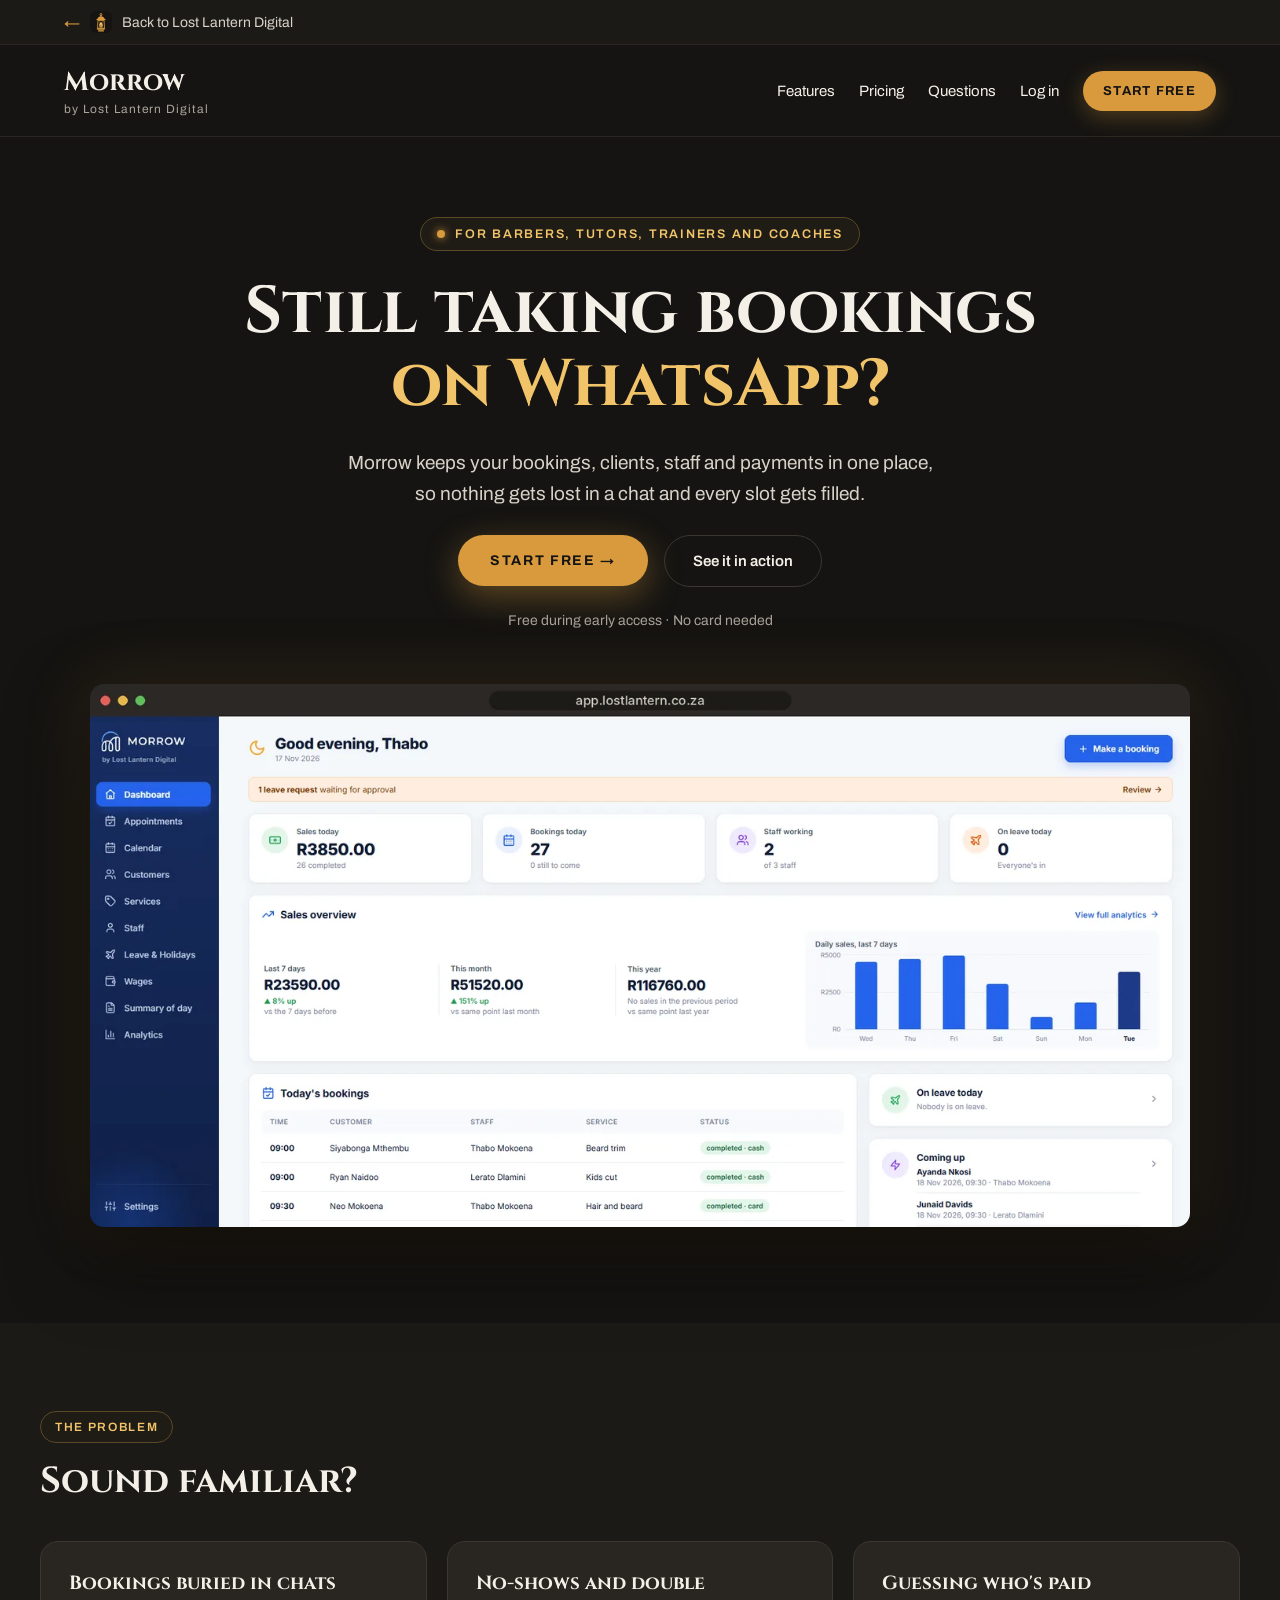
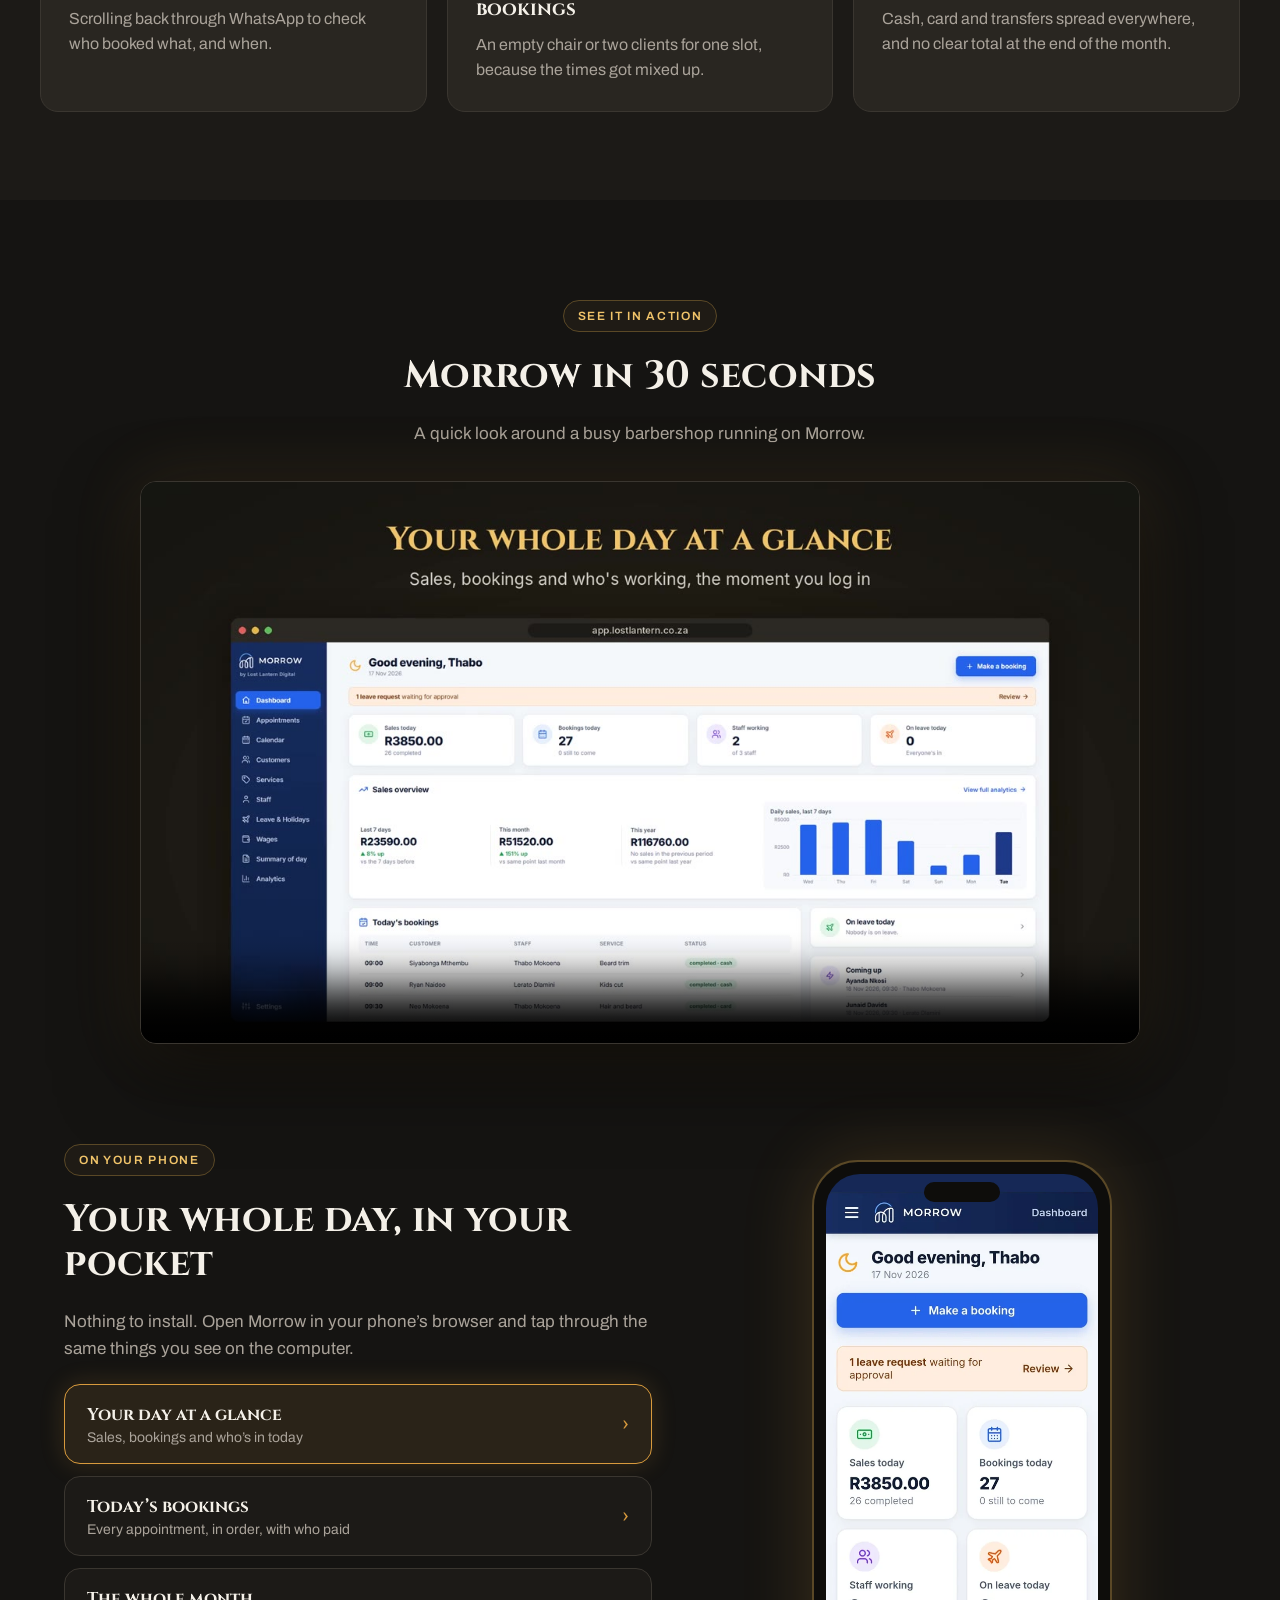
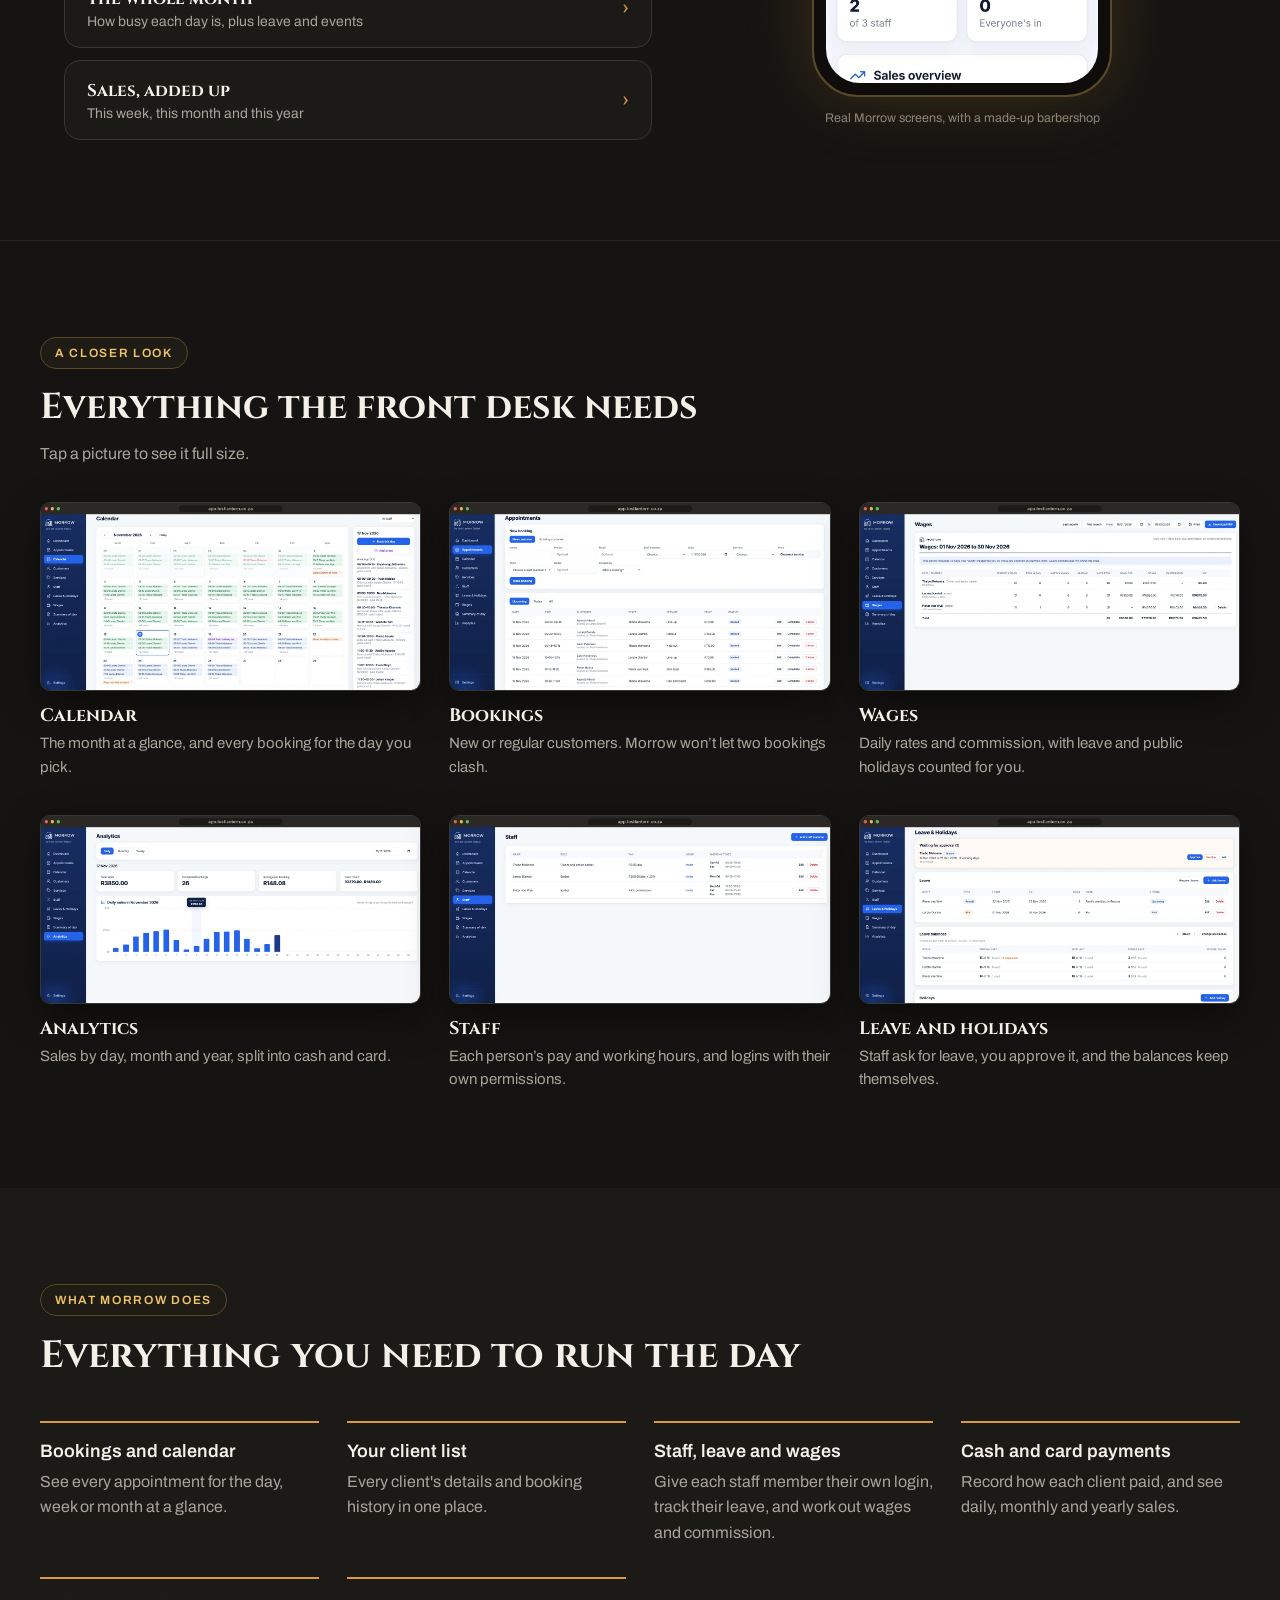
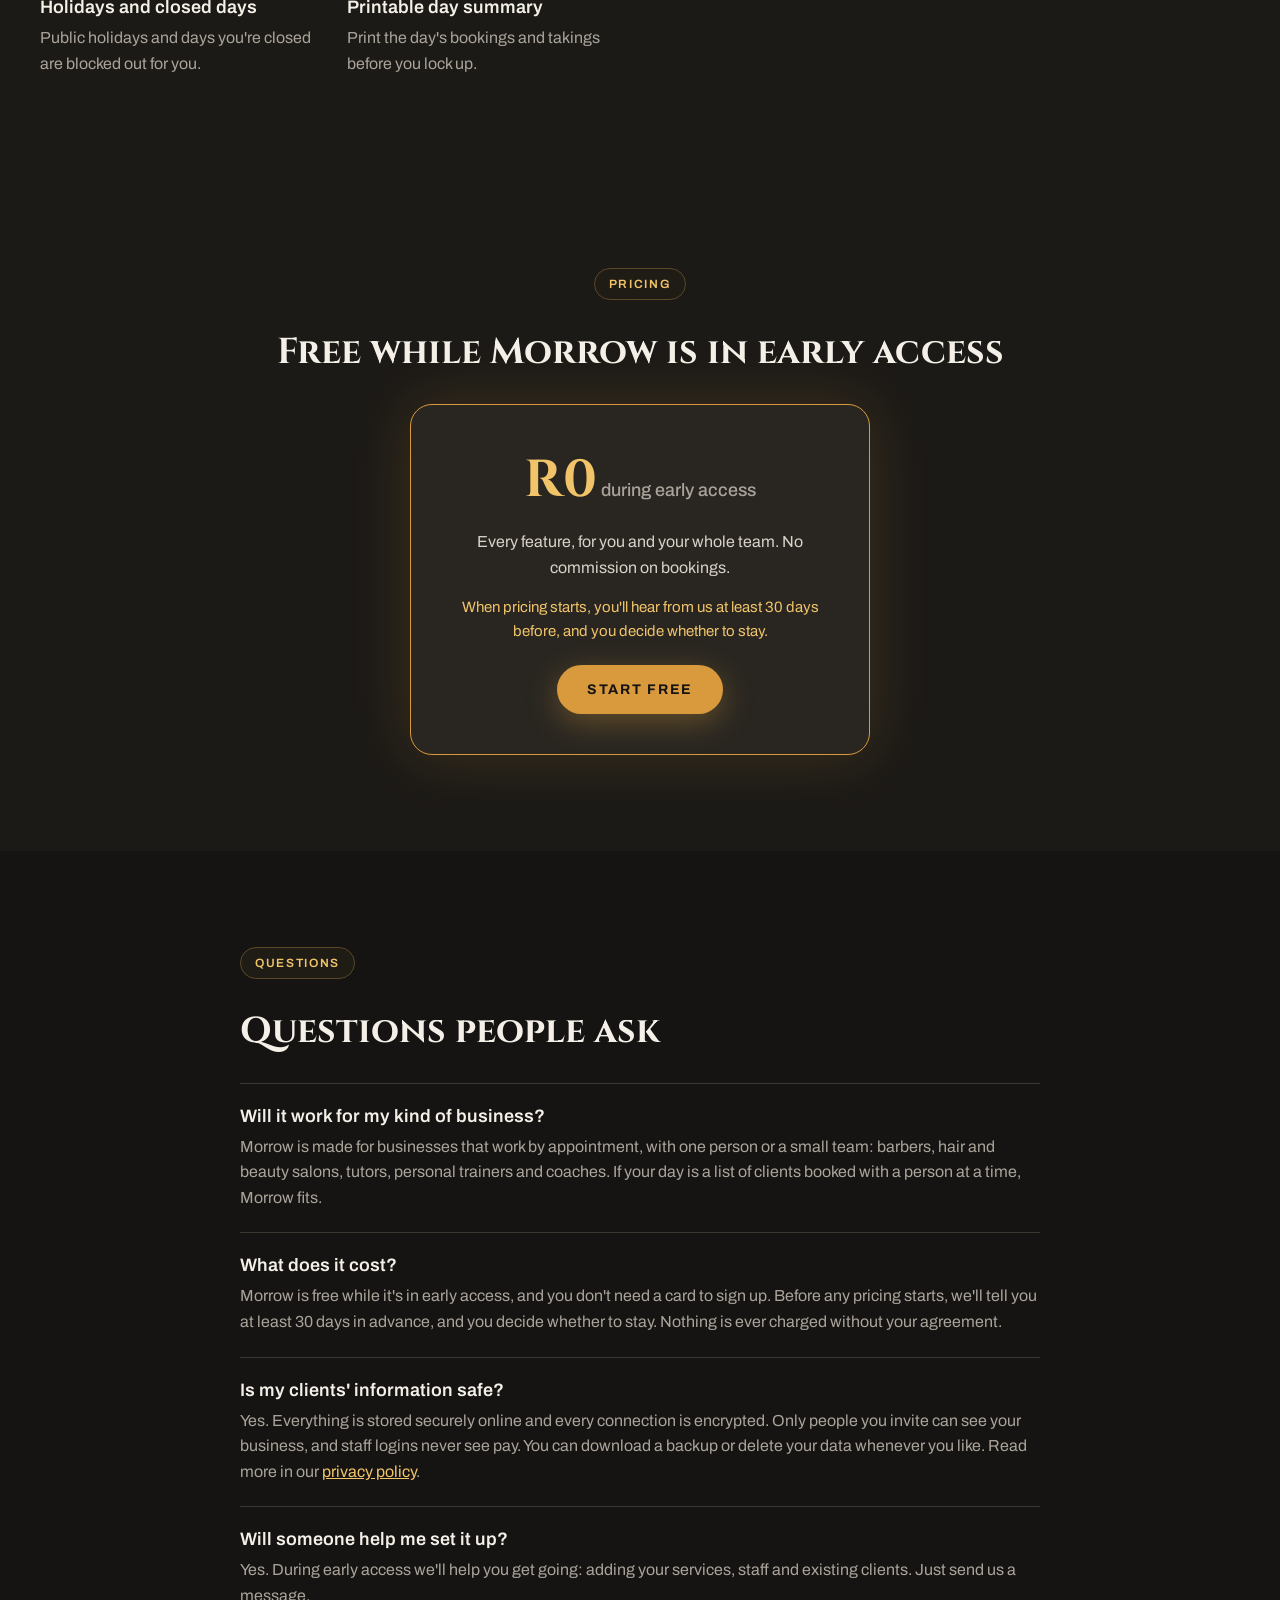
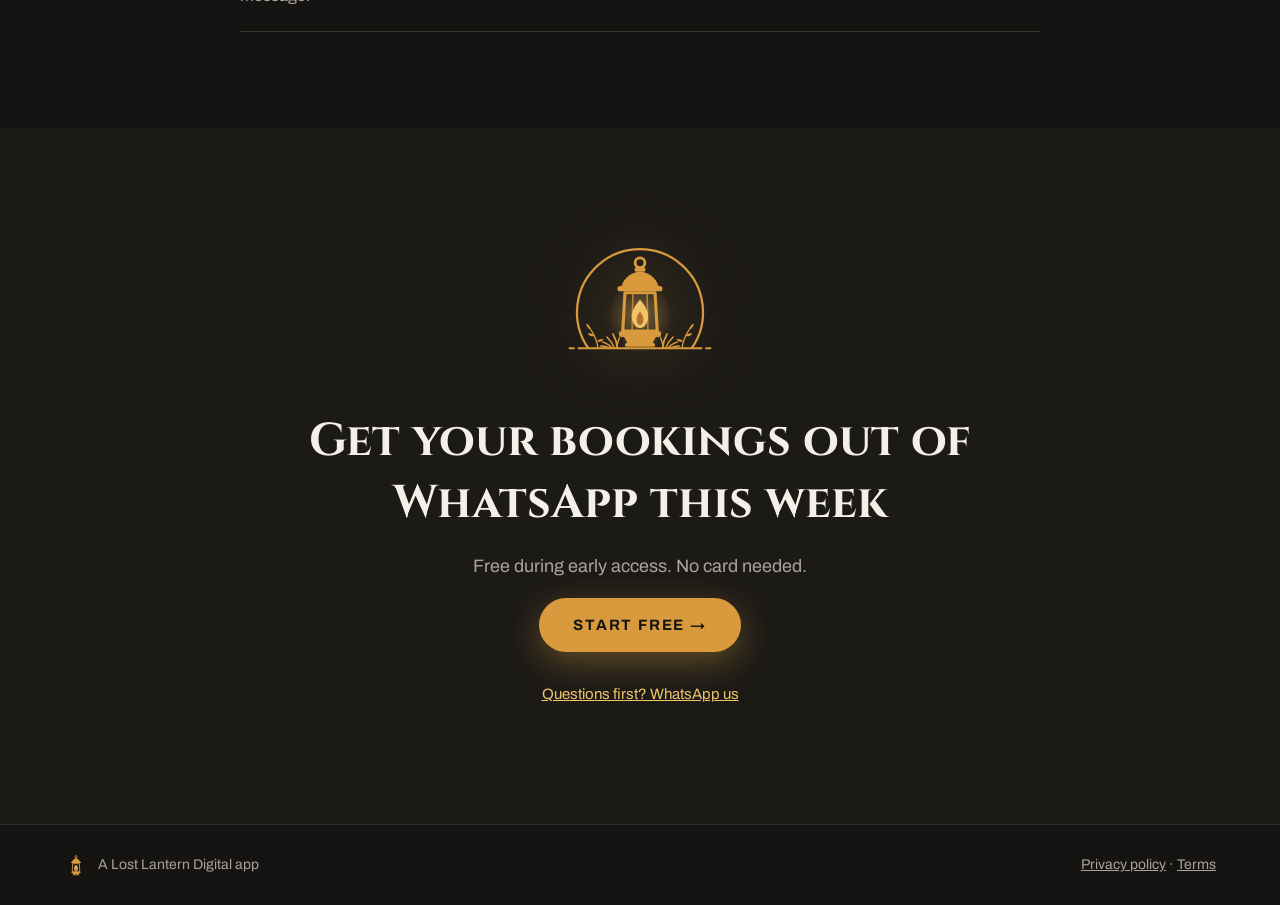
==== commit a7553702: "Add a back-to-home bar on the Morrow page" ====
--- a/morrow/index.html
+++ b/morrow/index.html
@@ -21,6 +21,12 @@
 <body>
 <div style="background: #151412; color: #F4F0E8; font-family: 'Archivo', sans-serif; min-height: 100vh">
 
+<div style="background: #1C1A17; border-bottom: 1px solid #2A2722">
+<div style="max-width: 1200px; margin: 0 auto; padding: 0 24px">
+<a href="/" class="home-link"><span aria-hidden="true" class="home-arrow">←</span><img src="/brand/lost-lantern-icon.svg" alt="" width="22" height="22" style="display: block; border-radius: 6px">Back to Lost Lantern Digital</a>
+</div>
+</div>
+
 <header style="border-bottom: 1px solid #2A2722">
 <div style="max-width: 1200px; margin: 0 auto; padding: 20px 24px; display: flex; flex-wrap: wrap; gap: 16px; justify-content: space-between; align-items: center">
 <div style="display: flex; flex-direction: column; gap: 2px">
@@ -76,7 +82,7 @@
 <span style="display: inline-flex; border: 1px solid #5A4826; background: #1F1B15; color: #F1C46A; font-size: 12px; font-weight: 600; letter-spacing: 0.14em; padding: 8px 14px; border-radius: 999px">SEE IT IN ACTION</span>
 <h2 style="margin: 0; font-family: 'Cinzel', serif; font-size: 38px; font-weight: 700; line-height: 1.15">Morrow in 30 seconds</h2>
 <p style="margin: 0; font-size: 17px; line-height: 1.6; color: #AAA39A; max-width: 620px">A quick look around a busy barbershop running on Morrow.</p>
-<video controls muted playsinline preload="metadata" poster="/morrow/media/morrow-demo-poster.jpg" width="1280" height="720" style="display: block; width: 100%; max-width: 1000px; height: auto; margin-top: 12px; border-radius: 16px; border: 1px solid #3A3630; background: #151412; box-shadow: 0 30px 80px rgba(0,0,0,0.55), 0 0 70px rgba(216,154,61,0.14)">
+<video controls playsinline preload="metadata" poster="/morrow/media/morrow-demo-poster.jpg" width="1280" height="720" style="display: block; width: 100%; max-width: 1000px; height: auto; margin-top: 12px; border-radius: 16px; border: 1px solid #3A3630; background: #151412; box-shadow: 0 30px 80px rgba(0,0,0,0.55), 0 0 70px rgba(216,154,61,0.14)">
 <source src="/morrow/media/morrow-demo.mp4" type="video/mp4">
 <a href="/morrow/media/morrow-demo.mp4">Watch the video</a>
 </video>
--- a/styles.css
+++ b/styles.css
@@ -33,3 +33,12 @@
 
 /* Morrow page pictures */
 img[hidden] { display: none !important; }
+
+/* "Back to Lost Lantern Digital" bar at the top of app pages */
+.home-link {
+  display: inline-flex; align-items: center; gap: 10px;
+  min-height: 44px; font-size: 14px; color: #D8D2C8; text-decoration: none;
+}
+.home-link:hover { color: #F1C46A; }
+.home-arrow { color: #D89A3D; font-size: 16px; transition: transform 0.15s ease; }
+.home-link:hover .home-arrow { transform: translateX(-3px); }
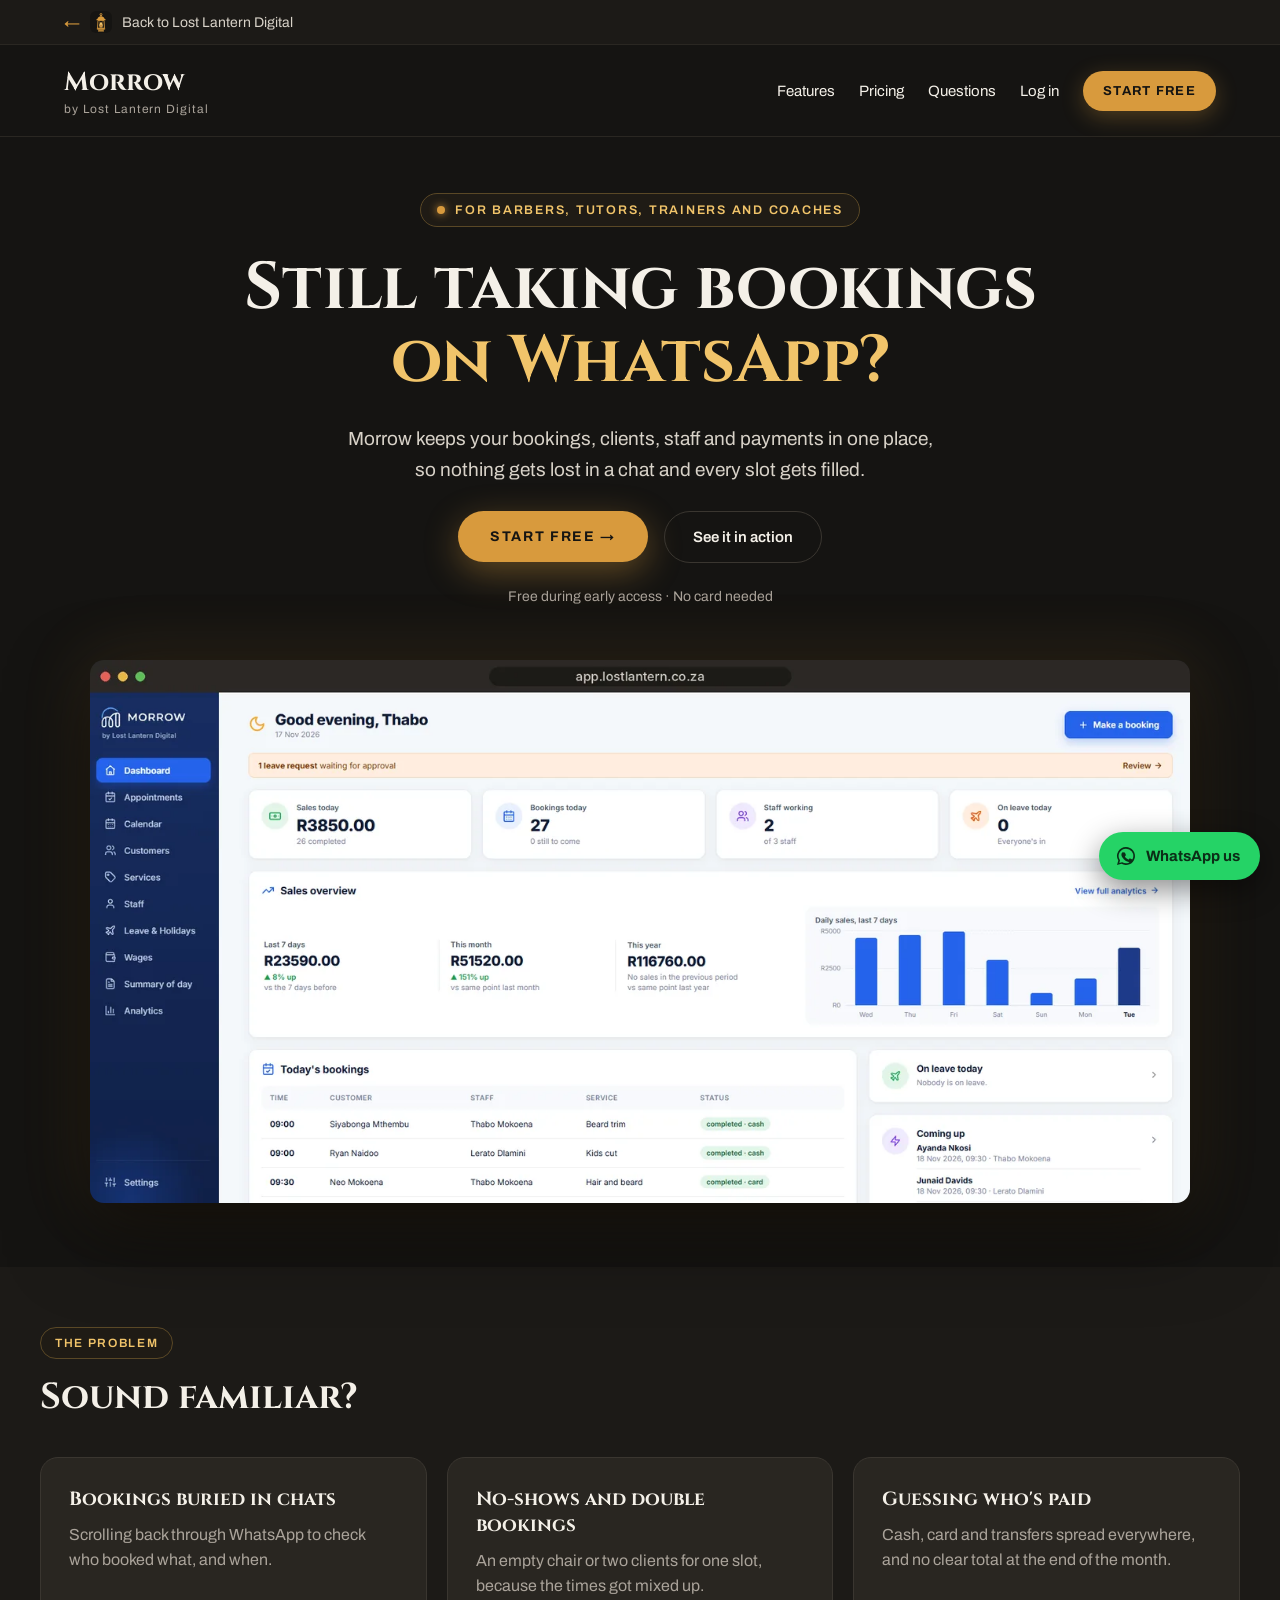
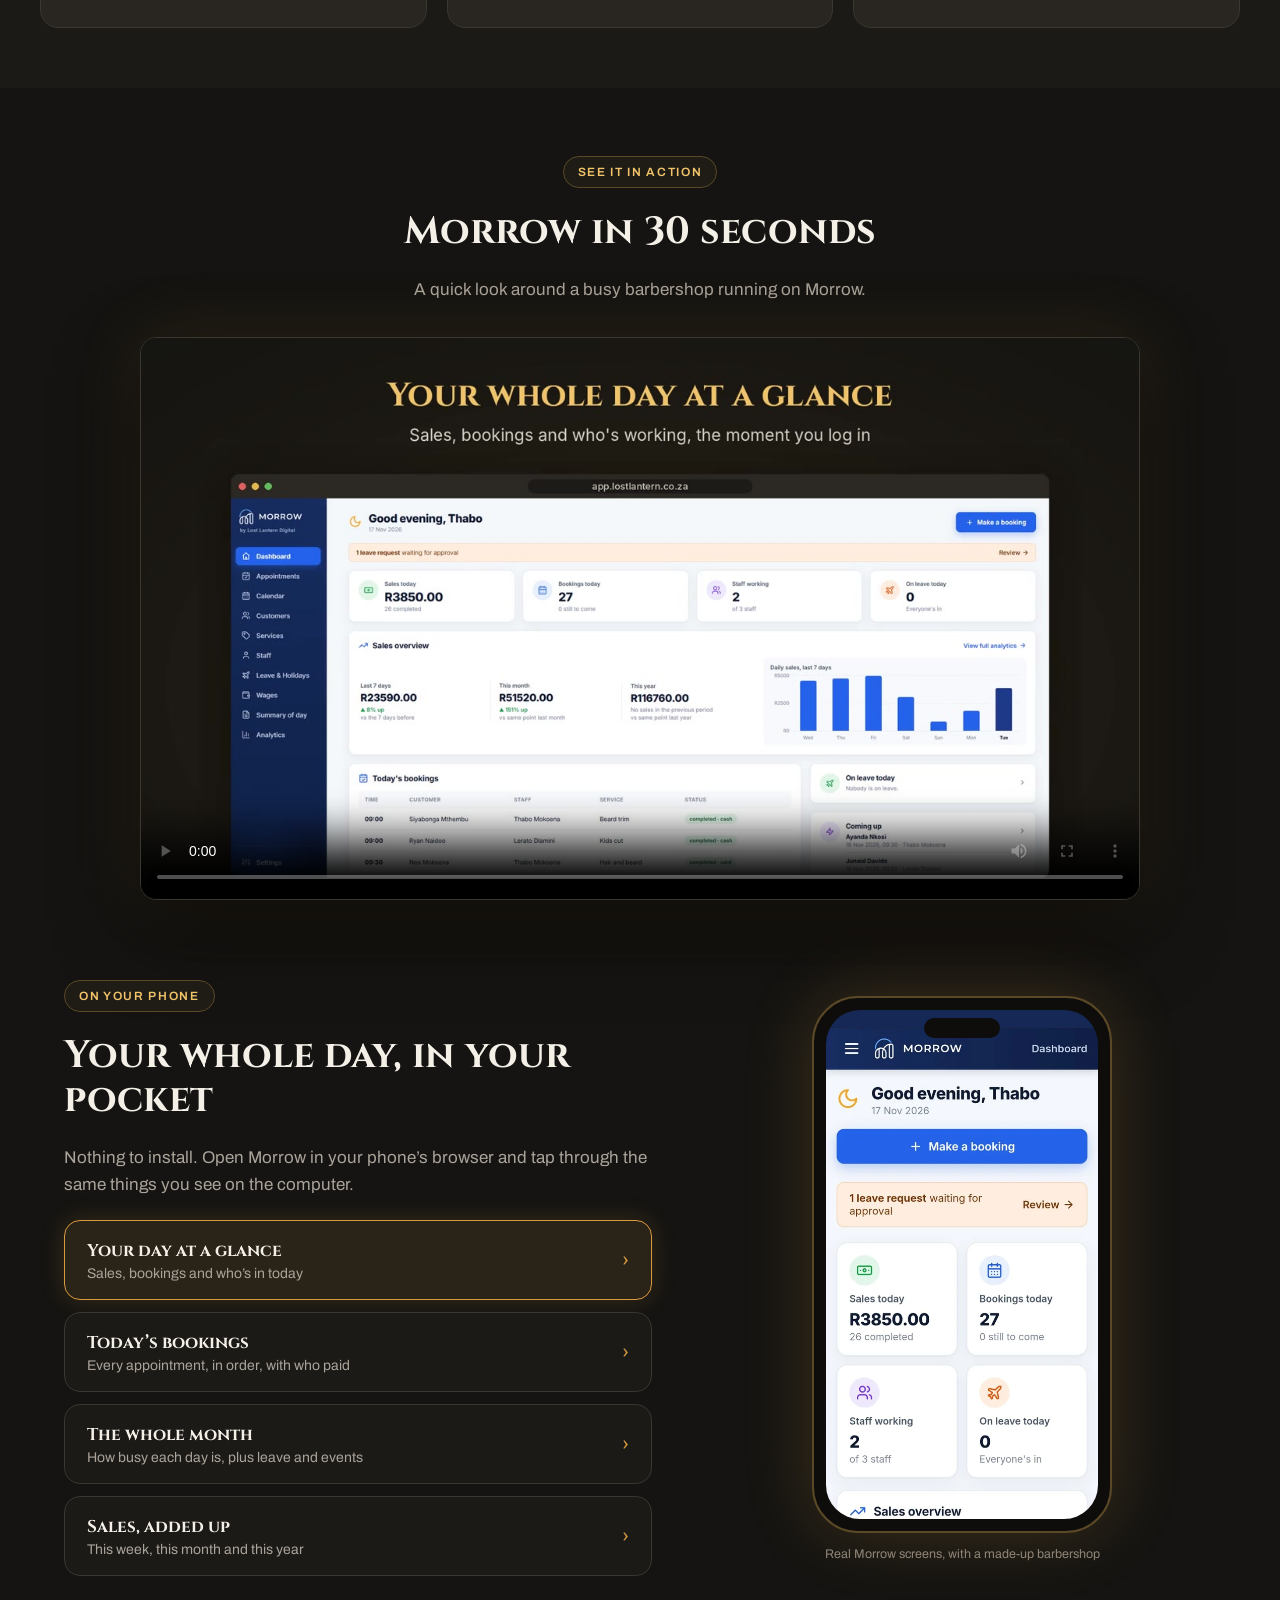
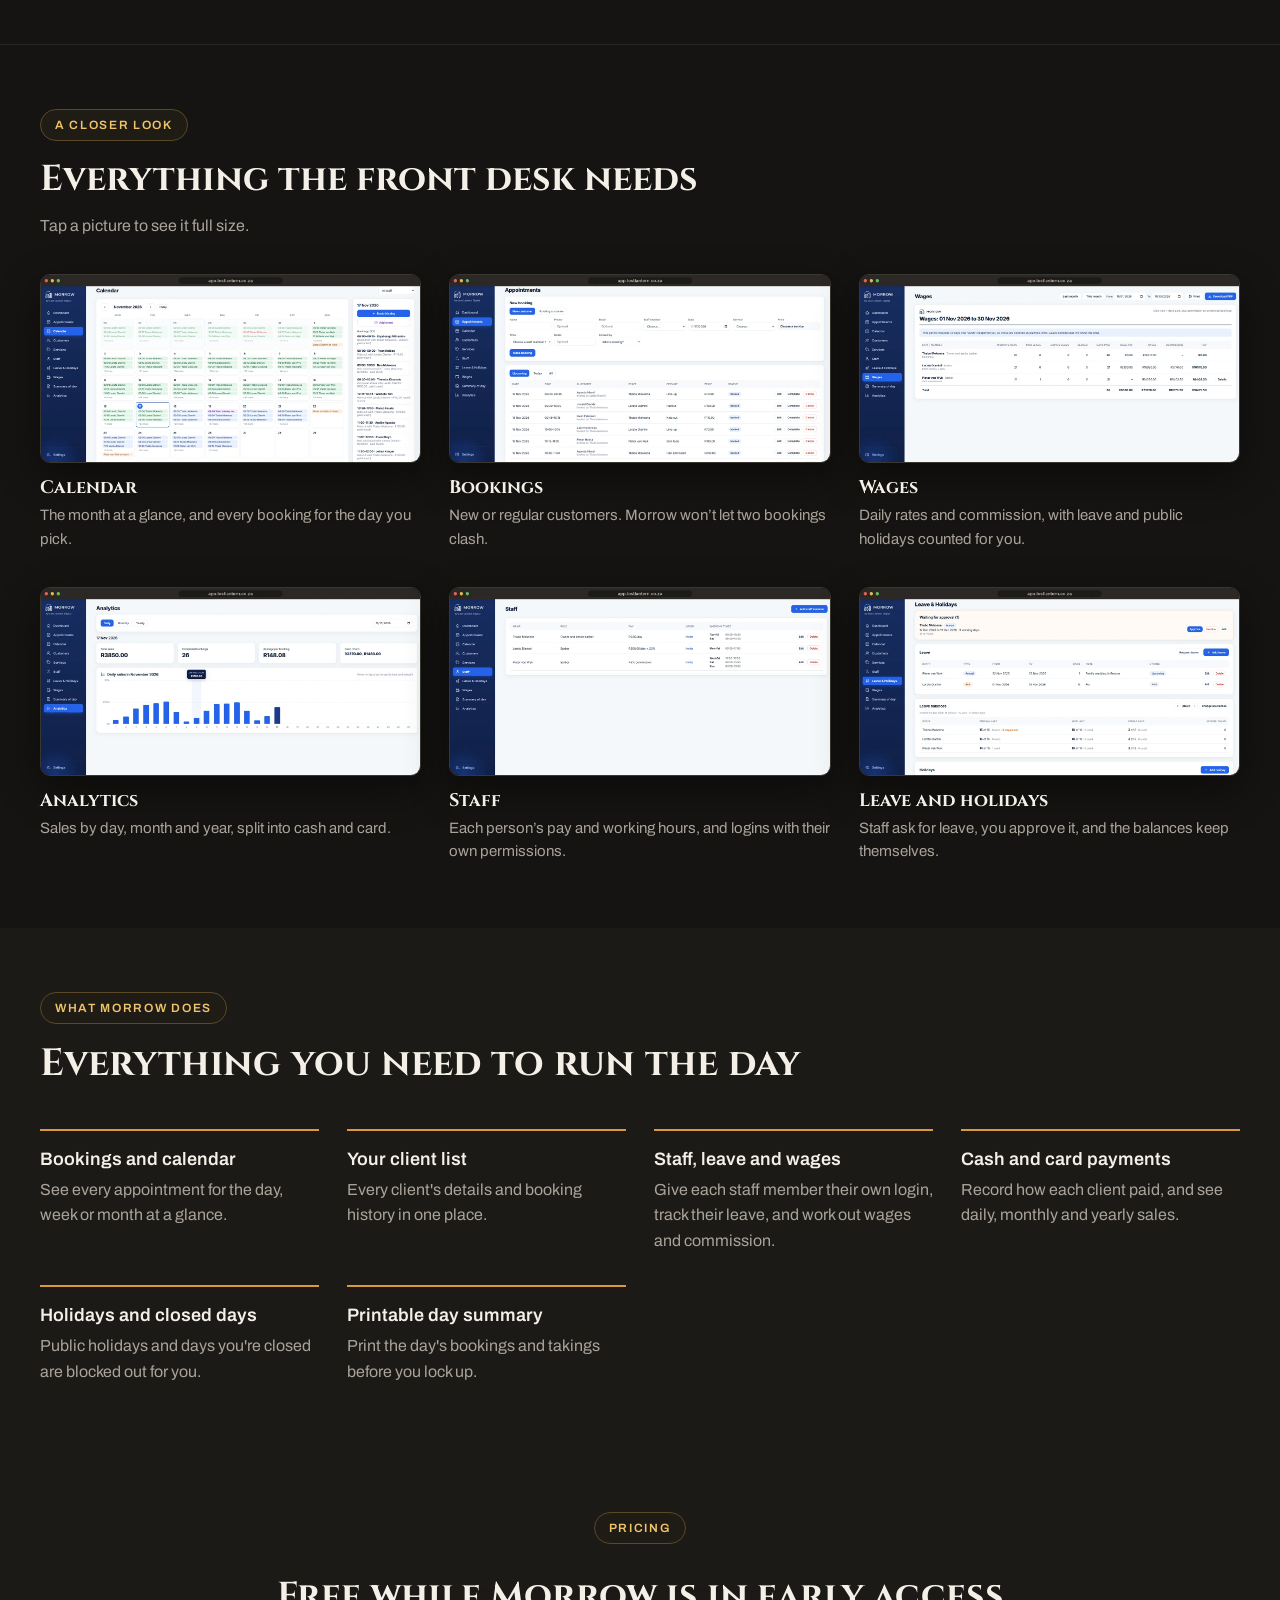
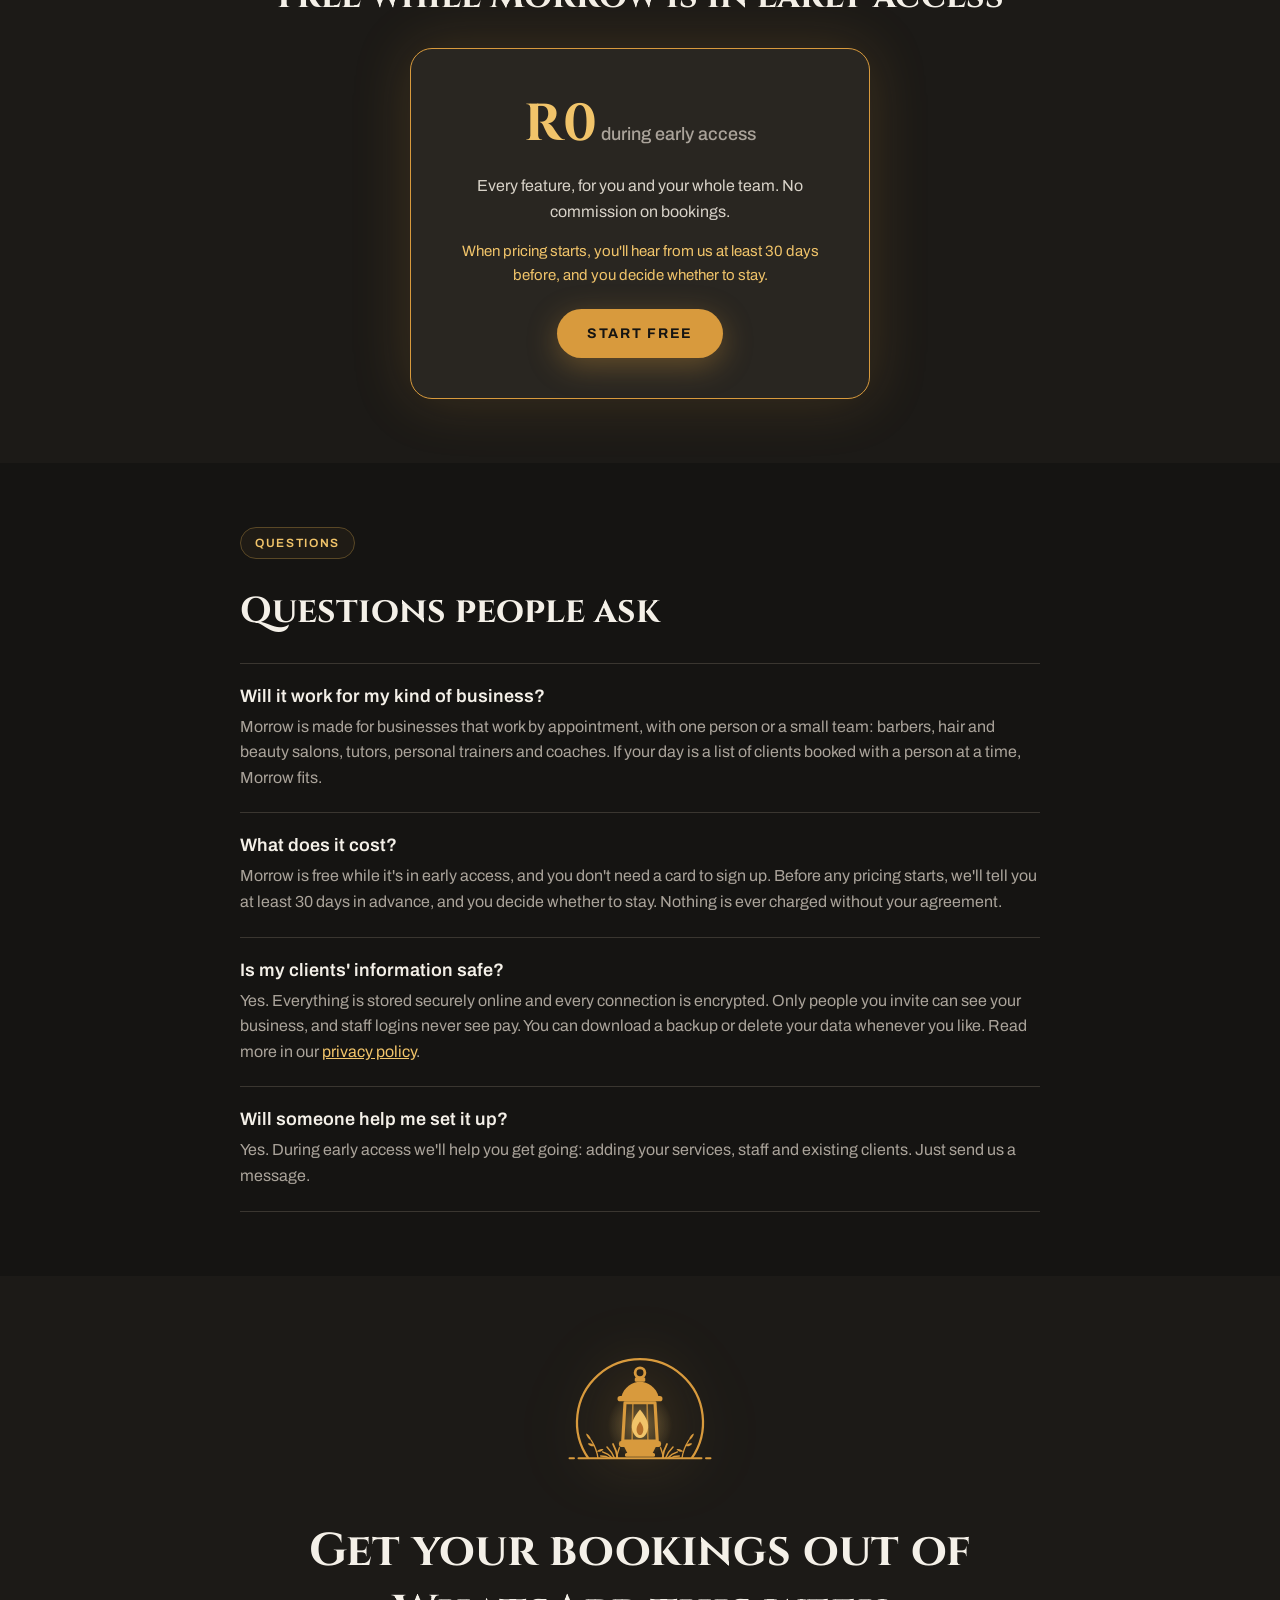
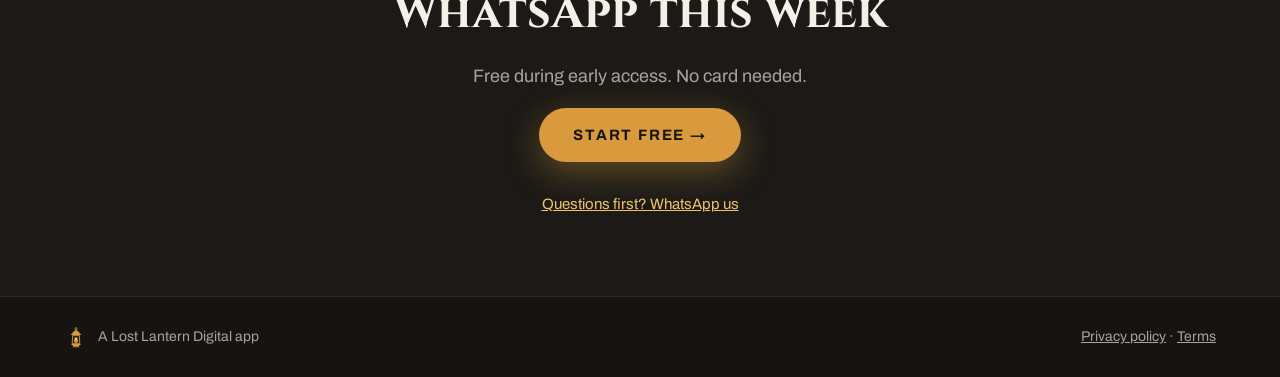
==== commit dd63aea0: "WhatsApp button, picture viewer, login link, flame, tighter spacing" ====
--- a/morrow/index.html
+++ b/morrow/index.html
@@ -43,7 +43,7 @@
 </div>
 </header>
 
-<section style="max-width: 1200px; margin: 0 auto; padding: 80px 24px 96px; display: flex; flex-direction: column; align-items: center; text-align: center; gap: 26px">
+<section style="max-width: 1200px; margin: 0 auto; padding: 56px 24px 64px; display: flex; flex-direction: column; align-items: center; text-align: center; gap: 26px">
 <span style="display: inline-flex; align-items: center; gap: 10px; border: 1px solid #5A4826; background: #1F1B15; color: #F1C46A; font-size: 12.5px; font-weight: 600; letter-spacing: 0.14em; padding: 9px 16px; border-radius: 999px"><span style="width: 8px; height: 8px; border-radius: 4px; background: #D89A3D; box-shadow: 0 0 8px #D89A3D"></span>FOR BARBERS, TUTORS, TRAINERS AND COACHES</span>
 <h1 style="margin: 0; font-family: 'Cinzel', serif; font-size: clamp(36px, 5.6vw, 66px); line-height: 1.1; font-weight: 700; max-width: 900px">Still taking bookings <span style="color: #F1C46A">on WhatsApp?</span></h1>
 <p style="margin: 0; font-size: 19px; line-height: 1.6; color: #D8D2C8; max-width: 600px">Morrow keeps your bookings, clients, staff and payments in one place, so nothing gets lost in a chat and every slot gets filled.</p>
@@ -55,7 +55,7 @@
 <img src="/morrow/media/dashboard.webp" width="1400" height="691" alt="The Morrow dashboard: today's sales, bookings, staff working, a sales chart and today's bookings" style="display: block; width: 100%; max-width: 1100px; height: auto; margin-top: 30px; border-radius: 14px; box-shadow: 0 30px 80px rgba(0,0,0,0.55), 0 0 70px rgba(216,154,61,0.16)">
 </section>
 
-<section style="background: #1C1A17; padding: 88px 24px">
+<section style="background: #1C1A17; padding: 60px 24px">
 <div style="max-width: 1200px; margin: 0 auto; display: flex; flex-direction: column; gap: 36px">
 <div style="display: flex; flex-direction: column; gap: 14px; align-items: flex-start">
 <span style="display: inline-flex; border: 1px solid #5A4826; background: #1F1B15; color: #F1C46A; font-size: 12px; font-weight: 600; letter-spacing: 0.14em; padding: 8px 14px; border-radius: 999px">THE PROBLEM</span>
@@ -78,7 +78,7 @@
 </div>
 </section>
 
-<section id="in-action" style="max-width: 1200px; margin: 0 auto; padding: 100px 24px 40px; display: flex; flex-direction: column; align-items: center; text-align: center; gap: 22px">
+<section id="in-action" style="max-width: 1200px; margin: 0 auto; padding: 68px 24px 40px; display: flex; flex-direction: column; align-items: center; text-align: center; gap: 22px">
 <span style="display: inline-flex; border: 1px solid #5A4826; background: #1F1B15; color: #F1C46A; font-size: 12px; font-weight: 600; letter-spacing: 0.14em; padding: 8px 14px; border-radius: 999px">SEE IT IN ACTION</span>
 <h2 style="margin: 0; font-family: 'Cinzel', serif; font-size: 38px; font-weight: 700; line-height: 1.15">Morrow in 30 seconds</h2>
 <p style="margin: 0; font-size: 17px; line-height: 1.6; color: #AAA39A; max-width: 620px">A quick look around a busy barbershop running on Morrow.</p>
@@ -88,7 +88,7 @@
 </video>
 </section>
 
-<section id="on-your-phone" style="max-width: 1200px; margin: 0 auto; padding: 60px 24px 100px; display: flex; flex-wrap: wrap; gap: 56px; align-items: center">
+<section id="on-your-phone" style="max-width: 1200px; margin: 0 auto; padding: 40px 24px 68px; display: flex; flex-wrap: wrap; gap: 56px; align-items: center">
 <div style="flex: 1 1 440px; display: flex; flex-direction: column; gap: 22px; align-items: flex-start">
 <span style="display: inline-flex; border: 1px solid #5A4826; background: #1F1B15; color: #F1C46A; font-size: 12px; font-weight: 600; letter-spacing: 0.14em; padding: 8px 14px; border-radius: 999px">ON YOUR PHONE</span>
 <h2 style="margin: 0; font-family: 'Cinzel', serif; font-size: 38px; font-weight: 700; line-height: 1.15">Your whole day, in your pocket</h2>
@@ -138,7 +138,7 @@
 </div>
 </section>
 
-<section id="closer-look" style="border-top: 1px solid #2A2722; padding: 96px 24px">
+<section id="closer-look" style="border-top: 1px solid #2A2722; padding: 64px 24px">
 <div style="max-width: 1200px; margin: 0 auto; display: flex; flex-direction: column; gap: 40px">
 <div style="display: flex; flex-direction: column; gap: 14px; align-items: flex-start">
 <span style="display: inline-flex; border: 1px solid #5A4826; background: #1F1B15; color: #F1C46A; font-size: 12px; font-weight: 600; letter-spacing: 0.14em; padding: 8px 14px; border-radius: 999px">A CLOSER LOOK</span>
@@ -174,7 +174,7 @@
 </div>
 </section>
 
-<section id="features" style="background: #1C1A17; padding: 96px 24px">
+<section id="features" style="background: #1C1A17; padding: 64px 24px">
 <div style="max-width: 1200px; margin: 0 auto; display: flex; flex-direction: column; gap: 40px">
 <div style="display: flex; flex-direction: column; gap: 14px; align-items: flex-start">
 <span style="display: inline-flex; border: 1px solid #5A4826; background: #1F1B15; color: #F1C46A; font-size: 12px; font-weight: 600; letter-spacing: 0.14em; padding: 8px 14px; border-radius: 999px">WHAT MORROW DOES</span>
@@ -193,7 +193,7 @@
 
 <!-- Quotes from founding businesses go here once there are real ones -->
 
-<section id="pricing" style="background: #1C1A17; padding: 96px 24px">
+<section id="pricing" style="background: #1C1A17; padding: 64px 24px">
 <div style="max-width: 1200px; margin: 0 auto; display: flex; flex-direction: column; align-items: center; gap: 28px; text-align: center">
 <span style="display: inline-flex; border: 1px solid #5A4826; background: #1F1B15; color: #F1C46A; font-size: 12px; font-weight: 600; letter-spacing: 0.14em; padding: 8px 14px; border-radius: 999px">PRICING</span>
 <h2 style="margin: 0; font-family: 'Cinzel', serif; font-size: 36px; font-weight: 700">Free while Morrow is in early access</h2>
@@ -206,7 +206,7 @@
 </div>
 </section>
 
-<section id="questions" style="padding: 96px 24px">
+<section id="questions" style="padding: 64px 24px">
 <div style="max-width: 800px; margin: 0 auto; display: flex; flex-direction: column; gap: 28px">
 <span style="display: inline-flex; align-self: flex-start; border: 1px solid #5A4826; background: #1F1B15; color: #F1C46A; font-size: 12px; font-weight: 600; letter-spacing: 0.14em; padding: 8px 14px; border-radius: 999px">QUESTIONS</span>
 <h2 style="margin: 0; font-family: 'Cinzel', serif; font-size: 36px; font-weight: 700">Questions people ask</h2>
@@ -219,7 +219,7 @@
 </div>
 </section>
 
-<section id="start" style="background: #1C1A17; padding: 110px 24px">
+<section id="start" style="background: #1C1A17; padding: 72px 24px">
 <div style="max-width: 1200px; margin: 0 auto; display: flex; flex-direction: column; align-items: center; gap: 22px; text-align: center">
 <img src="/brand/lost-lantern-mark.svg" alt="" width="150" height="150" style="width: 150px; height: auto; filter: drop-shadow(0 0 30px rgba(216,154,61,0.30))">
 <h2 style="margin: 0; font-family: 'Cinzel', serif; font-size: clamp(30px, 4.4vw, 46px); font-weight: 700; max-width: 760px">Get your bookings out of WhatsApp this week</h2>
@@ -239,6 +239,9 @@
 </div>
 </footer>
 </div>
+<a href="https://wa.me/27609708339?text=Hi%2C%20I%20have%20a%20question%20about%20Morrow" target="_blank" rel="noopener" class="wa-float" aria-label="Chat to us on WhatsApp">
+<svg width="22" height="22" viewBox="0 0 24 24" aria-hidden="true"><path fill="currentColor" d="M12 2.2A9.8 9.8 0 0 0 3.6 17l-1.4 4.8 4.9-1.3A9.8 9.8 0 1 0 12 2.2Zm0 1.8a8 8 0 1 1-4.1 14.9l-.3-.2-2.9.8.8-2.8-.2-.3A8 8 0 0 1 12 4Zm-3.3 3.9c-.2 0-.5 0-.7.3-.3.3-1 1-1 2.4s1 2.8 1.2 3c.1.2 2 3.1 5 4.3 2.4 1 2.9.8 3.5.7.5 0 1.7-.7 1.9-1.4.2-.7.2-1.3.2-1.4l-.5-.3-1.8-.9c-.2-.1-.4-.1-.6.1l-.8 1c-.2.2-.3.2-.6.1-.3-.1-1.1-.4-2.1-1.3-.8-.7-1.3-1.5-1.5-1.8-.1-.3 0-.4.1-.5l.5-.6.3-.5v-.5l-.8-2c-.2-.5-.4-.5-.6-.5h-.5Z"/></svg>
+<span>WhatsApp us</span></a>
 <script src="/morrow.js" defer></script>
 </body>
 </html>
--- a/styles.css
+++ b/styles.css
@@ -42,3 +42,52 @@
 .home-link:hover { color: #F1C46A; }
 .home-arrow { color: #D89A3D; font-size: 16px; transition: transform 0.15s ease; }
 .home-link:hover .home-arrow { transform: translateX(-3px); }
+
+/* WhatsApp button that stays in the bottom corner */
+.wa-float {
+  position: fixed; right: 20px; bottom: calc(20px + env(safe-area-inset-bottom)); z-index: 50;
+  display: inline-flex; align-items: center; gap: 9px;
+  min-height: 48px; padding: 0 20px 0 16px; border-radius: 999px;
+  background: #25D366; color: #0B2E17; text-decoration: none;
+  font-family: 'Archivo', sans-serif; font-weight: 700; font-size: 15px;
+  box-shadow: 0 10px 30px rgba(0,0,0,0.45);
+  transition: transform 0.15s ease, box-shadow 0.15s ease;
+}
+.wa-float:hover { color: #0B2E17; transform: translateY(-2px); box-shadow: 0 14px 34px rgba(0,0,0,0.5); }
+.wa-float:focus-visible { outline: 2px solid #F1C46A; outline-offset: 3px; }
+
+/* Picture viewer on the Morrow page: tap anywhere to close */
+.viewer {
+  position: fixed; inset: 0; z-index: 100;
+  display: flex; align-items: center; justify-content: center;
+  padding: 56px 16px 24px; background: rgba(10, 9, 8, 0.96);
+  cursor: zoom-out; animation: viewer-in 0.18s ease;
+}
+.viewer img {
+  max-width: min(1400px, 100%); max-height: 100%; width: auto; height: auto;
+  border-radius: 10px; box-shadow: 0 30px 80px rgba(0,0,0,0.6);
+}
+.viewer-close {
+  position: absolute; top: 12px; right: 12px; width: 44px; height: 44px;
+  border-radius: 22px; border: 1px solid #5A4826; background: #1C1A17;
+  color: #F4F0E8; font-size: 26px; line-height: 1; cursor: pointer;
+}
+.viewer-hint { position: absolute; bottom: 10px; left: 0; right: 0; text-align: center; font-size: 13px; color: #AAA39A; font-family: 'Archivo', sans-serif; }
+@keyframes viewer-in { from { opacity: 0; } to { opacity: 1; } }
+body.viewer-open { overflow: hidden; }
+#closer-look a img { cursor: zoom-in; }
+
+@media (max-width: 600px) {
+  /* Less empty space between sections on phones */
+  section { padding-top: 44px !important; padding-bottom: 44px !important; }
+  #in-action { padding-bottom: 16px !important; }
+  #on-your-phone { padding-top: 24px !important; }
+  /* A round WhatsApp button on phones, so it doesn't cover the page */
+  .wa-float { padding: 0; width: 52px; height: 52px; justify-content: center; right: 16px; bottom: calc(16px + env(safe-area-inset-bottom)); }
+  .wa-float span { display: none; }
+  .wa-float svg { width: 26px; height: 26px; }
+}
+
+@media (prefers-reduced-motion: reduce) {
+  .viewer { animation: none; }
+}
